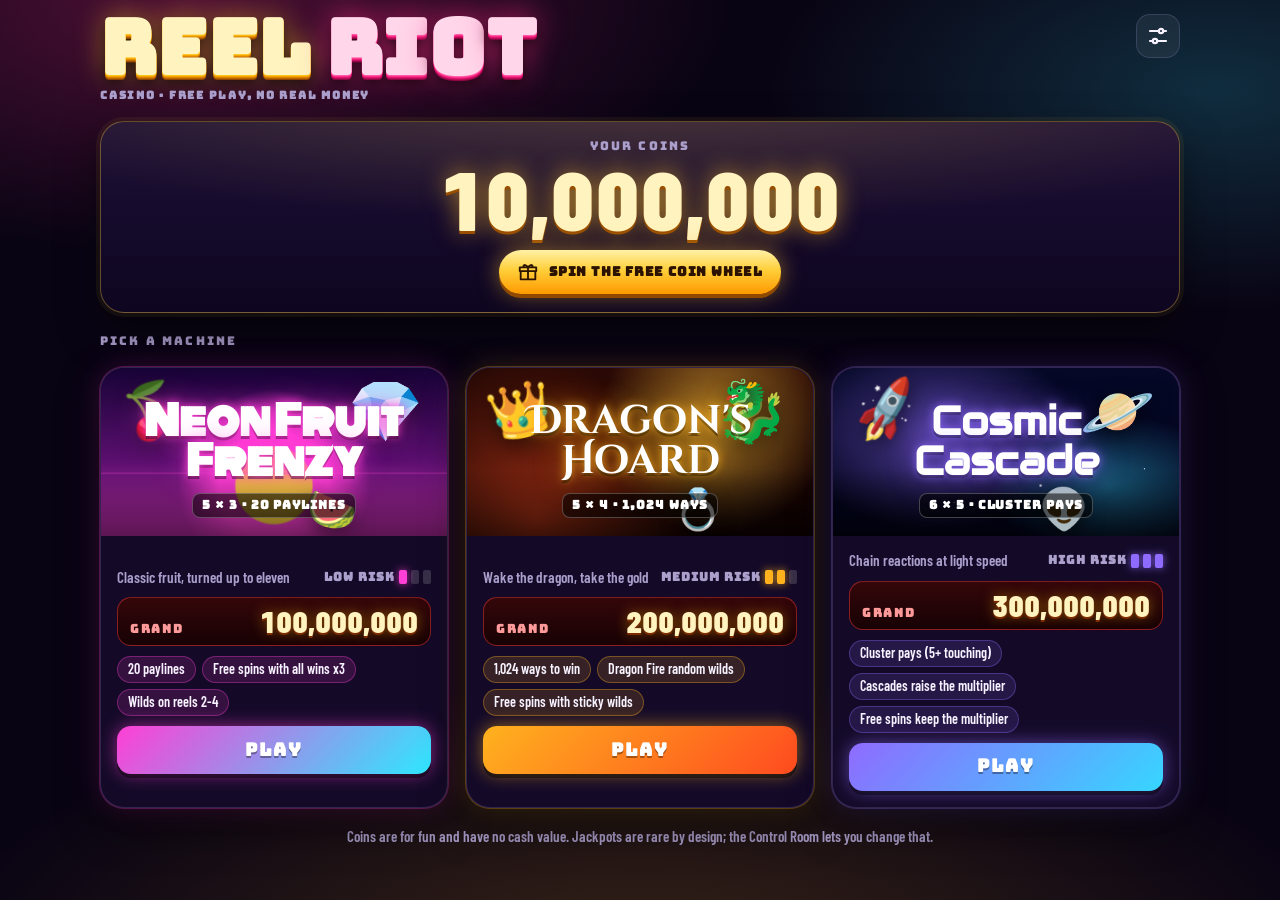
==== slot-machine/index.html @ 4a0ec782 "Add Reel Riot: a flashy three-machine slot game playable on phones A dependency-free web game in slo" ====
<!doctype html>
<html lang="en">
<head>
<meta charset="utf-8">
<title>Reel Riot Casino</title>
<meta name="viewport" content="width=device-width, initial-scale=1, viewport-fit=cover">
<meta name="theme-color" content="#090414">
<meta name="description" content="Three flashy slot machines with progressive jackpots. Free play, no real money.">
<meta name="mobile-web-app-capable" content="yes">
<meta name="apple-mobile-web-app-capable" content="yes">
<meta name="apple-mobile-web-app-status-bar-style" content="black-translucent">
<meta name="apple-mobile-web-app-title" content="Reel Riot">
<link rel="manifest" href="manifest.webmanifest">
<link rel="icon" href="icons/icon.svg" type="image/svg+xml">
<link rel="apple-touch-icon" href="icons/icon-192.png">
<!-- HEAD:START -->
<link rel="preconnect" href="https://fonts.googleapis.com">
<link rel="preconnect" href="https://fonts.gstatic.com" crossorigin>
<link rel="stylesheet" href="https://fonts.googleapis.com/css2?family=Audiowide&family=Barlow+Condensed:ital,wght@0,500;0,600;0,700;0,800;0,900;1,800;1,900&family=Bungee&family=Cinzel+Decorative:wght@700;900&family=Monoton&display=swap">
<!-- HEAD:END -->
<link rel="stylesheet" href="css/style.css">
<style>:root{padding-top:env(safe-area-inset-top,0px);padding-bottom:env(safe-area-inset-bottom,0px)}</style>
</head>
<body>
<!-- APP:START -->
<div id="app" class="app" data-machine="neon">
  <div class="sky" aria-hidden="true"></div>

  <main id="lobby" class="screen lobby" aria-label="Lobby">
    <header class="lobby-head">
      <div class="logo" aria-label="Reel Riot Casino">
        <span class="logo-line"><span class="logo-word">REEL</span><span class="logo-word logo-word-2">RI<span class="flicker">O</span>T</span></span>
        <span class="logo-sub">Casino &middot; free play, no real money</span>
      </div>
      <button type="button" class="icon-btn" id="btn-settings-lobby" aria-label="Open the Control Room">
        <svg viewBox="0 0 24 24" aria-hidden="true"><path d="M4 7h9M17 7h3M4 17h3M11 17h9"/><circle cx="15" cy="7" r="2.2"/><circle cx="9" cy="17" r="2.2"/></svg>
      </button>
    </header>

    <section class="wallet" aria-label="Your coins">
      <span class="wallet-label">Your coins</span>
      <span class="wallet-value fit" id="lobby-balance">10,000,000</span>
      <button type="button" class="bonus-btn" id="btn-bonus">
        <svg viewBox="0 0 24 24" aria-hidden="true"><path d="M4 11h16v9H4zM3 7h18v4H3zM12 7v13M12 7c-1.5-3-5-3.5-5-1.2C7 7 9 7 12 7zm0 0c1.5-3 5-3.5 5-1.2C17 7 15 7 12 7z"/></svg>
        <span id="bonus-text">Spin the free coin wheel</span>
      </button>
    </section>

    <h2 class="section-title">Pick a machine</h2>
    <div class="cabinets" id="cabinets"></div>
    <p class="lobby-foot" id="lobby-stats"></p>
  </main>

  <main id="machine" class="screen machine" hidden aria-label="Slot machine">
    <header class="topbar">
      <button type="button" id="btn-back" class="icon-btn" aria-label="Back to the lobby">
        <svg viewBox="0 0 24 24" aria-hidden="true"><path d="M15 5l-7 7 7 7"/></svg>
      </button>
      <div class="balance-pill">
        <span class="pill-label">Coins</span>
        <span class="pill-value fit" id="balance">0</span>
      </div>
      <button type="button" id="btn-sound" class="icon-btn" aria-label="Mute sound" aria-pressed="false">
        <svg viewBox="0 0 24 24" aria-hidden="true"><path class="spk" d="M4 9.5h3.5L12 6v12l-4.5-3.5H4z"/><path class="spk-on" d="M15.5 9.5a3.5 3.5 0 010 5M18 7a7 7 0 010 10"/><path class="spk-off" d="M16 9.5l5 5M21 9.5l-5 5"/></svg>
      </button>
      <button type="button" id="btn-settings" class="icon-btn" aria-label="Open the Control Room">
        <svg viewBox="0 0 24 24" aria-hidden="true"><path d="M4 7h9M17 7h3M4 17h3M11 17h9"/><circle cx="15" cy="7" r="2.2"/><circle cx="9" cy="17" r="2.2"/></svg>
      </button>
    </header>

    <section class="jackpots" aria-label="Progressive jackpots">
      <div class="jp jp-grand"><span class="jp-name">Grand</span><span class="jp-val fit" id="jp-grand">0</span></div>
      <div class="jp-row">
        <div class="jp jp-major"><span class="jp-name">Major</span><span class="jp-val fit" id="jp-major">0</span></div>
        <div class="jp jp-minor"><span class="jp-name">Minor</span><span class="jp-val fit" id="jp-minor">0</span></div>
        <div class="jp jp-mini"><span class="jp-name">Mini</span><span class="jp-val fit" id="jp-mini">0</span></div>
      </div>
    </section>

    <section class="stage-col">
      <div class="stage-head">
        <div class="title-row">
          <h1 class="m-name" id="m-name">Neon Fruit Frenzy</h1>
          <button type="button" id="btn-info" class="info-btn" aria-label="Paytable and rules">
            <svg viewBox="0 0 24 24" aria-hidden="true"><circle cx="12" cy="12" r="9"/><path d="M12 11v6M12 7.2v.1"/></svg>
          </button>
        </div>
        <div class="ladder" id="ladder" hidden></div>
        <div class="fs-banner" id="fs-banner" hidden>
          <span class="fs-label">Free spins</span>
          <span class="fs-count"><b id="fs-left">0</b> left</span>
          <span class="fs-extra" id="fs-extra"></span>
        </div>
      </div>
      <div class="stage" id="stage">
        <div class="cabinet" id="cabinet">
          <div class="bulbs" id="bulbs" aria-hidden="true"></div>
          <div class="reels-wrap" id="reels-wrap">
            <div class="reels" id="reels" aria-hidden="true"></div>
            <div class="sticky" id="sticky" aria-hidden="true"></div>
            <svg class="paylines" id="paylines" aria-hidden="true"></svg>
            <div class="reel-fx" id="reel-fx" aria-hidden="true"></div>
          </div>
        </div>
      </div>
    </section>

    <section class="controls">
      <div class="winbar" id="winbar">
        <span class="win-label" id="win-label">Win</span>
        <span class="win-value fit" id="win-value">0</span>
        <span class="win-msg" id="win-msg" role="status" aria-live="polite">Good luck!</span>
      </div>
      <div class="deck">
        <div class="bet">
          <div class="bet-box"><span class="bet-label">Bet</span><span class="bet-value fit" id="bet-value">100K</span></div>
          <button type="button" id="bet-down" class="bet-btn" aria-label="Lower the bet">&minus;</button>
          <button type="button" id="bet-up" class="bet-btn" aria-label="Raise the bet">+</button>
        </div>
        <button type="button" id="btn-spin" class="spin-btn" aria-label="Spin">
          <span class="spin-label" id="spin-label">Spin</span>
          <span class="spin-sub" id="spin-sub"></span>
        </button>
        <div class="side">
          <button type="button" id="btn-auto" class="side-btn" aria-haspopup="true" aria-expanded="false">
            <svg viewBox="0 0 24 24" aria-hidden="true"><path d="M5 12a7 7 0 0112-4.9M19 12a7 7 0 01-12 4.9"/><path d="M17.5 3.5v4h-4M6.5 20.5v-4h4"/></svg>
            <span id="auto-label">Auto</span>
          </button>
          <button type="button" id="btn-turbo" class="side-btn" aria-pressed="false">
            <svg viewBox="0 0 24 24" aria-hidden="true"><path d="M13 2.5L5 13.5h6l-1 8 8-11h-6z"/></svg>
            <span>Turbo</span>
          </button>
        </div>
      </div>
      <div class="auto-menu" id="auto-menu" hidden>
        <span class="auto-title">Auto spins</span>
        <button type="button" data-auto="10">10</button>
        <button type="button" data-auto="25">25</button>
        <button type="button" data-auto="50">50</button>
        <button type="button" data-auto="100">100</button>
        <button type="button" data-auto="Infinity" aria-label="Until stopped">&infin;</button>
      </div>
    </section>
  </main>

  <div class="overlay ov-bigwin" id="ov-bigwin" hidden>
    <div class="rays" aria-hidden="true"></div>
    <div class="bw-card">
      <div class="bw-title" id="bw-title">Big win</div>
      <div class="bw-amount fit" id="bw-amount">0</div>
      <div class="bw-x" id="bw-x"></div>
      <div class="bw-hint" id="bw-hint">Tap to continue</div>
    </div>
  </div>

  <div class="overlay ov-feature" id="ov-feature" hidden>
    <div class="rays rays-soft" aria-hidden="true"></div>
    <div class="feature-card">
      <div class="ft-kicker" id="ft-kicker">You won</div>
      <div class="ft-big fit" id="ft-big">10</div>
      <div class="ft-title" id="ft-title">Free spins</div>
      <div class="ft-sub" id="ft-sub"></div>
      <button type="button" class="btn-gold" id="ft-btn">Start</button>
    </div>
  </div>

  <div class="overlay ov-wheel" id="ov-wheel" hidden>
    <div class="wheel-card">
      <div class="wheel-title" id="wheel-title">Jackpot wheel</div>
      <div class="wheel-wrap">
        <canvas id="wheel" class="wheel-canvas" width="640" height="640"></canvas>
        <div class="wheel-pointer" id="wheel-pointer" aria-hidden="true"></div>
        <button type="button" class="wheel-hub" id="wheel-hub">Spin</button>
      </div>
      <div class="wheel-sub" id="wheel-sub">Tap SPIN to find your jackpot</div>
    </div>
  </div>

  <div class="modal" id="modal-settings" hidden role="dialog" aria-modal="true" aria-labelledby="settings-title">
    <div class="sheet">
      <header class="sheet-head">
        <h2 id="settings-title">Control Room</h2>
        <button type="button" class="icon-btn" data-close aria-label="Close the Control Room">
          <svg viewBox="0 0 24 24" aria-hidden="true"><path d="M6 6l12 12M18 6L6 18"/></svg>
        </button>
      </header>

      <section class="ctl" aria-labelledby="jp-freq-label">
        <div class="ctl-head">
          <label id="jp-freq-label" for="jp-freq">Jackpot frequency</label>
          <output id="jp-freq-out" for="jp-freq">&times;1 &middot; Normal</output>
        </div>
        <input type="range" id="jp-freq" min="-1.7" max="1.7" step="0.01" value="0">
        <div class="range-ends"><span>Rarer</span><button type="button" class="link-btn" id="jp-reset">Back to normal</button><span>More often</span></div>
        <div class="odds-tabs" id="odds-tabs" role="tablist" aria-label="Machine"></div>
        <table class="odds" id="odds-table">
          <thead><tr><th scope="col">Jackpot</th><th scope="col">Chance per spin</th><th scope="col">Worth now</th></tr></thead>
          <tbody id="odds-body"></tbody>
        </table>
        <p class="odds-foot" id="odds-foot"></p>
      </section>

      <section class="ctl" aria-labelledby="bal-label">
        <div class="ctl-head">
          <label id="bal-label" for="bal-input">Coins</label>
          <output id="bal-out" for="bal-input bal-slider">0</output>
        </div>
        <div class="bal-row">
          <input type="number" id="bal-input" inputmode="numeric" min="0" step="1" aria-describedby="bal-hint">
          <button type="button" class="btn-small" id="bal-set">Set coins</button>
        </div>
        <input type="range" id="bal-slider" min="0" max="12" step="0.01" value="7" aria-label="Coins, logarithmic scale">
        <div class="range-ends" id="bal-hint"><span>0</span><span>1 million</span><span>1 trillion</span></div>
        <div class="chips">
          <button type="button" data-add="1000000">+1M</button>
          <button type="button" data-add="100000000">+100M</button>
          <button type="button" data-add="10000000000">+10B</button>
          <button type="button" data-set="10000000">Reset to 10M</button>
        </div>
      </section>

      <section class="ctl toggles" aria-label="Options">
        <label class="tog"><input type="checkbox" id="opt-sound"><span>Sound effects</span></label>
        <label class="tog"><input type="checkbox" id="opt-music"><span>Music</span></label>
        <label class="tog"><input type="checkbox" id="opt-vibrate"><span>Vibration</span></label>
        <label class="tog"><input type="checkbox" id="opt-turbo"><span>Turbo spins</span></label>
      </section>

      <section class="ctl" aria-labelledby="stats-title">
        <div class="ctl-head">
          <h3 id="stats-title">Your stats</h3>
          <button type="button" class="link-btn" id="stats-reset">Reset stats</button>
        </div>
        <dl class="stats" id="stats"></dl>
      </section>

      <section class="ctl ctl-danger">
        <button type="button" class="btn-danger" id="reset-all">Reset everything</button>
        <p class="fine">Puts coins, jackpots, stats and settings back to the start.</p>
      </section>
    </div>
  </div>

  <div class="modal" id="modal-info" hidden role="dialog" aria-modal="true" aria-labelledby="info-title">
    <div class="sheet">
      <header class="sheet-head">
        <h2 id="info-title">Paytable</h2>
        <button type="button" class="icon-btn" data-close aria-label="Close the paytable">
          <svg viewBox="0 0 24 24" aria-hidden="true"><path d="M6 6l12 12M18 6L6 18"/></svg>
        </button>
      </header>
      <div id="info-body" class="info-body"></div>
    </div>
  </div>

  <div class="modal" id="modal-broke" hidden role="dialog" aria-modal="true" aria-labelledby="broke-title">
    <div class="sheet sheet-small">
      <h2 id="broke-title">Out of coins</h2>
      <p class="broke-text">The house had a good run. Grab a free top-up and keep spinning.</p>
      <button type="button" class="btn-gold" id="broke-collect">Collect 10,000,000</button>
      <button type="button" class="link-btn" id="broke-settings">Set coins in the Control Room</button>
    </div>
  </div>

  <div class="toast" id="toast" role="status" aria-live="polite"></div>
  <div class="flash" id="flash" aria-hidden="true"></div>
  <canvas class="fx" id="fx" aria-hidden="true"></canvas>
</div>
<!-- APP:END -->
<script src="js/engine.js"></script>
<script src="js/machines.js"></script>
<script src="js/audio.js"></script>
<script src="js/fx.js"></script>
<script src="js/app.js"></script>
</body>
</html>
---- slot-machine/css/style.css ----
/*
 * Reel Riot Casino
 * Layout: a casino cabinet on a phone. The lobby is a column of lit cabinets;
 * a machine is marquee + jackpot meters + a bulb-framed reel window + a
 * control deck, all in one non-scrolling screen.
 */
:root {
  /* palette: night-club violet black, casino gold, neon pink and cyan */
  --ink: #090414;
  --ink-2: #140a28;
  --ink-3: #22133f;
  --line: rgba(206, 182, 255, 0.16);
  --text: #f7f2ff;
  --text-dim: #ab9fcc;
  --gold: #ffcf3a;
  --gold-deep: #ff9900;
  --gold-pale: #fff3bf;
  --hot: #ff2e88;
  --cyan: #2ee8ff;
  --win: #4dff9a;
  --danger: #ff4d5e;
  --tier-mini: #42e682;
  --tier-minor: #33b5ff;
  --tier-major: #b867ff;
  --tier-grand: #ff3d3d;
  --shade: rgba(4, 1, 10, 0.72);

  /* type: marquee signage, condensed figures for the big numbers */
  --f-display: "Bungee", "Arial Black", Impact, system-ui, sans-serif;
  --f-num: "Barlow Condensed", "Roboto Condensed", "Arial Narrow", "Helvetica Neue", system-ui, sans-serif;
  --f-emoji: "Apple Color Emoji", "Segoe UI Emoji", "Noto Color Emoji", "Twemoji Mozilla", sans-serif;

  --gutter-l: max(16px, env(safe-area-inset-left, 0px));
  --gutter-r: max(16px, env(safe-area-inset-right, 0px));
  --frame-pad: 12px;
  color-scheme: dark;
}

/* ------------------------------------------------------------- base */

html {
  box-sizing: border-box;
  height: 100%;
  background: var(--ink);
}
*, *::before, *::after { box-sizing: inherit; }
body {
  height: 100%;
  margin: 0;
  overflow: hidden;
  background: var(--ink);
  color: var(--text);
  font-family: var(--f-num);
  font-weight: 600;
  font-size: 16px;
  line-height: 1.35;
  -webkit-tap-highlight-color: transparent;
  -webkit-user-select: none;
  user-select: none;
  touch-action: manipulation;
  overscroll-behavior: none;
  -webkit-font-smoothing: antialiased;
}
button {
  font: inherit;
  color: inherit;
  background: none;
  border: 0;
  padding: 0;
  cursor: pointer;
  touch-action: manipulation;
}
button:disabled { cursor: default; }
button:focus-visible, input:focus-visible, .cab:focus-visible {
  outline: 3px solid var(--cyan);
  outline-offset: 3px;
}
svg { display: block; }
h1, h2, h3, p { margin: 0; }
[hidden] { display: none !important; }

.fit {
  display: block;
  min-width: 0;
  max-width: 100%;
  white-space: nowrap;
  font-variant-numeric: tabular-nums;
}

.app {
  position: relative;
  height: 100%;
  overflow: hidden;
  isolation: isolate;
}

.sky {
  position: absolute;
  inset: 0;
  z-index: -1;
  background:
    radial-gradient(60% 40% at 15% 0%, rgba(255, 46, 136, 0.28), transparent 70%),
    radial-gradient(50% 35% at 95% 10%, rgba(46, 232, 255, 0.18), transparent 70%),
    radial-gradient(80% 50% at 50% 110%, rgba(255, 170, 30, 0.2), transparent 70%),
    var(--ink);
}

.screen {
  position: absolute;
  inset: 0;
  display: flex;
  flex-direction: column;
  padding-left: var(--gutter-l);
  padding-right: var(--gutter-r);
}

.icon-btn {
  width: 44px;
  height: 44px;
  flex: none;
  display: grid;
  place-items: center;
  border-radius: 14px;
  background: rgba(255, 255, 255, 0.06);
  border: 1px solid var(--line);
  color: var(--text);
  transition: transform 0.12s, background 0.2s;
}
.icon-btn svg {
  width: 24px;
  height: 24px;
  fill: none;
  stroke: currentColor;
  stroke-width: 2.2;
  stroke-linecap: round;
  stroke-linejoin: round;
}
.icon-btn:active { transform: scale(0.92); }
.icon-btn:disabled { opacity: 0.35; }

/* ------------------------------------------------------------- lobby */

.lobby {
  overflow-y: auto;
  -webkit-overflow-scrolling: touch;
  padding-block: 14px 32px;
  gap: 18px;
  align-items: center;
}
.lobby > * { width: min(100%, 1080px); }

.lobby-head {
  display: flex;
  align-items: flex-start;
  justify-content: space-between;
  gap: 12px;
}
.logo { display: grid; gap: 6px; min-width: 0; }
.logo-line {
  font-family: var(--f-display);
  font-size: clamp(40px, 13vw, 76px);
  line-height: 0.9;
  letter-spacing: 0.01em;
  display: flex;
  gap: 0.18em;
  flex-wrap: wrap;
}
.logo-word {
  color: var(--gold-pale);
  text-shadow:
    0 1px 0 #ffc21a, 0 2px 0 #f2a200, 0 3px 0 #d98200, 0 4px 0 #b86100,
    0 5px 0 #8f4500, 0 8px 14px rgba(0, 0, 0, 0.7), 0 0 28px rgba(255, 190, 40, 0.55);
}
.logo-word-2 {
  color: #ffd6ea;
  text-shadow:
    0 1px 0 #ff5aa6, 0 2px 0 #ff2e88, 0 3px 0 #e0156f, 0 4px 0 #b80c59,
    0 5px 0 #8a0743, 0 8px 14px rgba(0, 0, 0, 0.7), 0 0 30px rgba(255, 46, 136, 0.7);
}
.flicker { animation: flicker 5s infinite; }
@keyframes flicker {
  0%, 18%, 22%, 25%, 53%, 57%, 100% { opacity: 1; }
  20%, 24%, 55% { opacity: 0.35; }
}
.logo-sub {
  font-family: var(--f-display);
  font-size: 11px;
  letter-spacing: 0.16em;
  text-transform: uppercase;
  color: var(--text-dim);
}

.wallet {
  position: relative;
  display: grid;
  justify-items: center;
  gap: 4px;
  padding: 16px 16px 18px;
  border-radius: 24px;
  background:
    radial-gradient(120% 120% at 50% -20%, rgba(255, 207, 58, 0.22), transparent 60%),
    linear-gradient(180deg, #1d0f37, #0e0620);
  border: 1px solid rgba(255, 207, 58, 0.35);
  box-shadow: 0 0 0 4px rgba(255, 207, 58, 0.06), 0 18px 40px rgba(0, 0, 0, 0.5);
  text-align: center;
}
.wallet-label, .section-title {
  font-family: var(--f-display);
  font-size: 12px;
  letter-spacing: 0.18em;
  text-transform: uppercase;
  color: var(--text-dim);
  font-weight: 400;
}
.wallet-value {
  font-family: var(--f-num);
  font-weight: 900;
  font-size: clamp(44px, 14vw, 84px);
  line-height: 0.95;
  color: var(--gold-pale);
  text-shadow: 0 3px 0 #9a4f00, 0 0 24px rgba(255, 190, 40, 0.6);
}
.bonus-btn {
  margin-top: 8px;
  display: inline-flex;
  align-items: center;
  gap: 10px;
  min-height: 44px;
  padding: 8px 18px;
  border-radius: 999px;
  font-family: var(--f-display);
  font-size: 13px;
  letter-spacing: 0.06em;
  color: #2b1300;
  background: linear-gradient(180deg, #fff1a6, var(--gold) 45%, var(--gold-deep));
  box-shadow: 0 4px 0 #8f4a00, 0 0 22px rgba(255, 190, 40, 0.5);
  transition: transform 0.12s;
}
.bonus-btn svg {
  width: 22px;
  height: 22px;
  fill: none;
  stroke: currentColor;
  stroke-width: 2;
  stroke-linejoin: round;
}
.bonus-btn.ready { animation: pulse 1.4s ease-in-out infinite; }
.bonus-btn:active { transform: translateY(3px); box-shadow: 0 1px 0 #8f4a00; }
.bonus-btn.waiting {
  color: var(--text-dim);
  background: var(--ink-3);
  box-shadow: none;
  border: 1px solid var(--line);
}
@keyframes pulse {
  0%, 100% { scale: 1; }
  50% { scale: 1.05; }
}

.section-title { margin-top: 2px; }

.cabinets {
  display: grid;
  grid-template-columns: 1fr;
  gap: 18px;
}
@media (min-width: 760px) {
  .cabinets { grid-template-columns: repeat(3, minmax(0, 1fr)); }
}

.cab {
  position: relative;
  display: grid;
  border-radius: 24px;
  overflow: hidden;
  text-align: left;
  background: var(--ink-2);
  border: 1px solid var(--line);
  box-shadow: 0 0 0 1px rgba(var(--m-glow-rgb), 0.25), 0 0 30px rgba(var(--m-glow-rgb), 0.18), 0 18px 40px rgba(0, 0, 0, 0.55);
  transition: transform 0.18s;
}
.cab:active { transform: scale(0.98); }
.cab-art {
  position: relative;
  min-height: 168px;
  display: grid;
  align-content: center;
  justify-items: center;
  gap: 12px;
  padding: 18px 0 16px;
  overflow: hidden;
  background: var(--m-art);
}
.cab-art::after {
  content: "";
  position: absolute;
  inset: auto 0 0 0;
  height: 40%;
  background: linear-gradient(transparent, rgba(0, 0, 0, 0.55));
}
.cab-title {
  position: relative;
  z-index: 2;
  font-family: var(--m-title);
  font-size: clamp(28px, 8.4vw, 40px);
  line-height: 1;
  text-align: center;
  padding: 0 16px;
  color: #fff;
  text-shadow: 0 0 10px rgba(var(--m-glow-rgb), 0.9), 0 0 28px rgba(var(--m-glow-rgb), 0.6), 0 3px 0 rgba(0, 0, 0, 0.6);
  text-wrap: balance;
}
.cab-icons span {
  position: absolute;
  z-index: 1;
  font-family: var(--f-emoji);
  font-size: 52px;
  line-height: 1;
  filter: drop-shadow(0 6px 10px rgba(0, 0, 0, 0.5));
  animation: bob 4s ease-in-out infinite;
}
.cab-icons span:nth-child(1) { left: 6%; top: 10%; transform: rotate(-14deg); }
.cab-icons span:nth-child(2) { right: 7%; top: 8%; animation-delay: -1.3s; font-size: 60px; }
.cab-icons span:nth-child(3) { right: 26%; bottom: 4%; animation-delay: -2.6s; font-size: 40px; }
@keyframes bob {
  0%, 100% { translate: 0 0; }
  50% { translate: 0 -8px; }
}
.cab-grid {
  position: relative;
  z-index: 3;
  padding: 3px 9px;
  border-radius: 8px;
  font-family: var(--f-display);
  font-size: 12px;
  letter-spacing: 0.08em;
  color: #fff;
  background: rgba(0, 0, 0, 0.55);
  border: 1px solid rgba(255, 255, 255, 0.25);
}
.cab-body {
  display: grid;
  gap: 10px;
  padding: 14px 16px 16px;
}
.cab-row {
  display: flex;
  align-items: center;
  justify-content: space-between;
  gap: 10px;
}
.cab-meta {
  font-size: 15px;
  color: var(--text-dim);
}
.cab-vol {
  display: inline-flex;
  align-items: center;
  gap: 4px;
  font-size: 12px;
  font-family: var(--f-display);
  letter-spacing: 0.08em;
  color: var(--text-dim);
}
.cab-vol i {
  width: 8px;
  height: 14px;
  border-radius: 2px;
  background: rgba(255, 255, 255, 0.15);
}
.cab-vol i.on { background: rgb(var(--m-glow-rgb)); box-shadow: 0 0 8px rgba(var(--m-glow-rgb), 0.8); }
.cab-grand {
  display: grid;
  grid-template-columns: auto minmax(0, 1fr);
  align-items: baseline;
  gap: 10px;
  padding: 8px 12px;
  border-radius: 14px;
  background: linear-gradient(180deg, #34070a, #170204);
  border: 1px solid rgba(255, 61, 61, 0.45);
}
.cab-grand-label {
  font-family: var(--f-display);
  font-size: 12px;
  letter-spacing: 0.14em;
  color: #ff9a9a;
}
.cab-grand-val {
  font-weight: 900;
  font-size: 30px;
  line-height: 1;
  text-align: right;
  color: var(--gold-pale);
  text-shadow: 0 2px 0 #7a2b00, 0 0 14px rgba(255, 170, 0, 0.5);
}
.cab-feats {
  display: flex;
  flex-wrap: wrap;
  gap: 6px;
}
.cab-feats span {
  padding: 3px 10px;
  border-radius: 999px;
  font-size: 14px;
  color: var(--text);
  background: rgba(var(--m-glow-rgb), 0.14);
  border: 1px solid rgba(var(--m-glow-rgb), 0.35);
}
.cab-play {
  justify-self: stretch;
  display: grid;
  place-items: center;
  min-height: 48px;
  border-radius: 14px;
  font-family: var(--f-display);
  font-size: 18px;
  letter-spacing: 0.1em;
  color: #fff;
  background: linear-gradient(135deg, var(--m-glow), var(--m-glow2));
  box-shadow: 0 4px 0 rgba(0, 0, 0, 0.45), 0 0 18px rgba(var(--m-glow-rgb), 0.55);
  text-shadow: 0 2px 0 rgba(0, 0, 0, 0.35);
}
.cab-pending {
  position: absolute;
  z-index: 4;
  top: 12px;
  left: 12px;
  padding: 4px 10px;
  border-radius: 8px;
  font-family: var(--f-display);
  font-size: 11px;
  letter-spacing: 0.08em;
  color: #2b1300;
  background: var(--gold);
  animation: pulse 1.2s ease-in-out infinite;
}
.lobby-foot {
  text-align: center;
  font-size: 15px;
  color: var(--text-dim);
  text-wrap: balance;
}

/* -------------------------------------------------------------- themes */

[data-machine="neon"] {
  --m-bg1: #0d0221;
  --m-bg2: #3b0a63;
  --m-glow: #ff3fd5;
  --m-glow-rgb: 255, 63, 213;
  --m-glow2: #2ee8ff;
  --m-glow2-rgb: 46, 232, 255;
  --m-frame1: #ff3fd5;
  --m-frame2: #2ee8ff;
  --m-reel: #0b0418;
  --m-reel2: #1e0b38;
  --m-title: "Monoton", "Bungee", var(--f-display);
  --m-wild: linear-gradient(135deg, #ff3fd5, #7a3cff 55%, #2ee8ff);
  --m-art:
    linear-gradient(transparent 62%, rgba(255, 63, 213, 0.35) 62.5%, transparent 63.5%) 0 0 / 100% 100%,
    radial-gradient(circle at 50% 70%, #ffd23f 0 18%, #ff3fd5 19% 26%, transparent 46%),
    linear-gradient(180deg, #170336 0%, #5a0f6e 55%, #ff3fd5 120%);
}
[data-machine="dragon"] {
  --m-bg1: #140302;
  --m-bg2: #4d1407;
  --m-glow: #ffb21e;
  --m-glow-rgb: 255, 178, 30;
  --m-glow2: #ff4b1f;
  --m-glow2-rgb: 255, 75, 31;
  --m-frame1: #ffe08a;
  --m-frame2: #a85a0c;
  --m-reel: #150604;
  --m-reel2: #2e1008;
  --m-title: "Cinzel Decorative", Georgia, "Times New Roman", serif;
  --m-wild: linear-gradient(135deg, #fff08a, #ffb21e 40%, #ff4b1f 75%, #a81d00);
  --m-art:
    radial-gradient(circle at 72% 30%, rgba(255, 196, 60, 0.6), transparent 42%),
    radial-gradient(circle at 20% 90%, rgba(255, 75, 31, 0.55), transparent 50%),
    linear-gradient(180deg, #2a0905, #120302);
}
[data-machine="cosmic"] {
  --m-bg1: #02031a;
  --m-bg2: #13246b;
  --m-glow: #8f6bff;
  --m-glow-rgb: 143, 107, 255;
  --m-glow2: #36d6ff;
  --m-glow2-rgb: 54, 214, 255;
  --m-frame1: #b39bff;
  --m-frame2: #36d6ff;
  --m-reel: #040720;
  --m-reel2: #0d153e;
  --m-title: "Audiowide", "Bungee", var(--f-display);
  --m-wild: linear-gradient(135deg, #ffffff, #b39bff 35%, #6a3dff 65%, #36d6ff);
  --m-art:
    radial-gradient(1.5px 1.5px at 20% 30%, #fff, transparent),
    radial-gradient(1.5px 1.5px at 80% 20%, #fff, transparent),
    radial-gradient(2px 2px at 60% 70%, #fff, transparent),
    radial-gradient(1px 1px at 35% 80%, #fff, transparent),
    radial-gradient(1px 1px at 90% 60%, #fff, transparent),
    radial-gradient(60% 80% at 30% 40%, rgba(143, 107, 255, 0.55), transparent 70%),
    radial-gradient(50% 60% at 80% 70%, rgba(54, 214, 255, 0.4), transparent 70%),
    linear-gradient(180deg, #050826, #02031a);
}

/* ------------------------------------------------------------ machine */

.machine {
  --cell: 60px;
  --cw: 60px;
  --ch: 60px;
  --gap: 4px;
  padding-block: 6px 8px;
  gap: 6px;
  align-items: center;
  background:
    radial-gradient(120% 60% at 50% 0%, var(--m-bg2), var(--m-bg1) 62%, #000 120%);
  transition: background 0.6s;
}
.machine > * { width: min(100%, 760px); }
.machine::before {
  content: "";
  position: absolute;
  inset: 0;
  z-index: -1;
  pointer-events: none;
  opacity: 0.55;
}
[data-machine="neon"] .machine::before {
  top: 58%;
  background:
    linear-gradient(transparent 0 92%, rgba(255, 63, 213, 0.55) 92%) 0 0 / 100% 34px,
    linear-gradient(90deg, transparent 0 94%, rgba(46, 232, 255, 0.45) 94%) 50% 0 / 44px 100%;
  transform: perspective(260px) rotateX(58deg);
  transform-origin: 50% 0;
  -webkit-mask-image: linear-gradient(transparent, #000 40%);
  mask-image: linear-gradient(transparent, #000 40%);
}
[data-machine="dragon"] .machine::before {
  background:
    radial-gradient(3px 3px at 12% 80%, rgba(255, 170, 40, 0.9), transparent),
    radial-gradient(2px 2px at 30% 60%, rgba(255, 120, 30, 0.9), transparent),
    radial-gradient(3px 3px at 70% 85%, rgba(255, 200, 80, 0.9), transparent),
    radial-gradient(2px 2px at 88% 55%, rgba(255, 140, 40, 0.9), transparent),
    radial-gradient(2px 2px at 52% 92%, rgba(255, 210, 90, 0.9), transparent);
  background-size: 100% 50%;
  animation: embers 9s linear infinite;
}
@keyframes embers {
  from { transform: translateY(0); }
  to { transform: translateY(-50%); }
}
[data-machine="cosmic"] .machine::before {
  background:
    radial-gradient(1.5px 1.5px at 10% 20%, #fff, transparent),
    radial-gradient(1px 1px at 25% 70%, #fff, transparent),
    radial-gradient(1.5px 1.5px at 45% 35%, #cfe8ff, transparent),
    radial-gradient(1px 1px at 65% 85%, #fff, transparent),
    radial-gradient(2px 2px at 80% 15%, #fff, transparent),
    radial-gradient(1px 1px at 92% 50%, #cfe8ff, transparent);
  background-size: 260px 260px;
  animation: twinkle 4s ease-in-out infinite alternate;
}
@keyframes twinkle {
  from { opacity: 0.35; }
  to { opacity: 0.75; }
}
.machine.in-fs {
  background: radial-gradient(120% 70% at 50% 0%, rgba(var(--m-glow-rgb), 0.6), var(--m-bg1) 65%, #000 120%);
}

.topbar {
  display: grid;
  grid-template-columns: auto minmax(0, 1fr) auto auto;
  align-items: center;
  gap: 8px;
}
.balance-pill {
  justify-self: center;
  display: grid;
  justify-items: center;
  min-width: 0;
  max-width: 100%;
  padding: 3px 18px 4px;
  border-radius: 999px;
  background: linear-gradient(180deg, #1f1038, #0b0518);
  border: 1px solid rgba(255, 207, 58, 0.4);
  box-shadow: inset 0 0 12px rgba(255, 207, 58, 0.12);
}
.pill-label {
  font-family: var(--f-display);
  font-size: 10px;
  letter-spacing: 0.2em;
  text-transform: uppercase;
  color: var(--text-dim);
}
.pill-value {
  font-weight: 900;
  font-size: 27px;
  line-height: 1;
  color: var(--gold-pale);
  text-shadow: 0 0 12px rgba(255, 190, 40, 0.5);
}
#btn-sound .spk-off { display: none; }
#btn-sound[aria-pressed="true"] .spk-on { display: none; }
#btn-sound[aria-pressed="true"] .spk-off { display: inline; }

/* jackpot meters */
.jackpots { display: grid; gap: 5px; }
.jp {
  position: relative;
  display: grid;
  justify-items: center;
  min-width: 0;
  overflow: hidden;
  border-radius: 12px;
  padding: 2px 8px 4px;
  text-align: center;
  background: linear-gradient(180deg, rgba(var(--jp-rgb), 0.35), rgba(var(--jp-rgb), 0.08));
  border: 1px solid rgba(var(--jp-rgb), 0.7);
  box-shadow: inset 0 0 14px rgba(var(--jp-rgb), 0.25);
}
.jp-name {
  font-family: var(--f-display);
  font-size: 10px;
  letter-spacing: 0.2em;
  text-transform: uppercase;
  color: rgb(var(--jp-rgb));
  filter: brightness(1.4);
}
.jp-val {
  font-weight: 800;
  font-size: 19px;
  line-height: 1.05;
  color: #fff;
}
.jp-grand {
  --jp-rgb: 255, 61, 61;
  padding: 3px 10px 6px;
  border-width: 2px;
  background:
    linear-gradient(180deg, rgba(255, 61, 61, 0.42), rgba(60, 0, 0, 0.6));
}
.jp-grand::after {
  content: "";
  position: absolute;
  inset: 0;
  background: linear-gradient(100deg, transparent 35%, rgba(255, 255, 255, 0.35) 50%, transparent 65%);
  transform: translateX(-120%);
  animation: shine 4.5s ease-in-out infinite;
  pointer-events: none;
}
@keyframes shine {
  0%, 60% { transform: translateX(-120%); }
  100% { transform: translateX(120%); }
}
.jp-grand .jp-val {
  font-weight: 900;
  font-size: clamp(30px, 10vw, 54px);
  line-height: 0.95;
  color: var(--gold-pale);
  text-shadow: 0 3px 0 #7a1600, 0 0 18px rgba(255, 150, 0, 0.75);
}
.jp-row {
  display: grid;
  grid-template-columns: repeat(3, minmax(0, 1fr));
  gap: 5px;
}
.jp-major { --jp-rgb: 184, 103, 255; }
.jp-minor { --jp-rgb: 51, 181, 255; }
.jp-mini { --jp-rgb: 66, 230, 130; }
.jp.hit { animation: jpHit 0.5s ease-in-out 6; }
@keyframes jpHit {
  50% { background: rgba(var(--jp-rgb), 0.9); }
}

/* stage */
.stage-col {
  flex: 1 1 0;
  min-height: 0;
  display: flex;
  flex-direction: column;
  gap: 4px;
}
.stage-head {
  display: grid;
  justify-items: center;
  gap: 4px;
}
.title-row {
  position: relative;
  width: 100%;
  min-height: 36px;
  display: grid;
  place-items: center;
  padding-inline: 46px;
}
.info-btn {
  position: absolute;
  right: 0;
  top: 50%;
  width: 36px;
  height: 36px;
  margin-top: -18px;
  display: grid;
  place-items: center;
  border-radius: 50%;
  color: var(--text);
  background: rgba(255, 255, 255, 0.07);
  border: 1px solid var(--line);
}
.info-btn svg {
  width: 20px;
  height: 20px;
  fill: none;
  stroke: currentColor;
  stroke-width: 2.2;
  stroke-linecap: round;
}
.info-btn:active { transform: scale(0.92); }
.m-name {
  font-family: var(--m-title);
  font-weight: 900;
  font-size: clamp(18px, 5.6vw, 30px);
  line-height: 1.05;
  text-align: center;
  color: #fff;
  text-shadow: 0 0 8px rgba(var(--m-glow-rgb), 0.95), 0 0 22px rgba(var(--m-glow-rgb), 0.6);
  text-wrap: balance;
}
.ladder {
  display: flex;
  justify-content: center;
  flex-wrap: wrap;
  gap: 4px;
}
.lad {
  min-width: 40px;
  padding: 1px 8px;
  border-radius: 8px;
  text-align: center;
  font-weight: 800;
  font-size: 17px;
  color: var(--text-dim);
  background: rgba(255, 255, 255, 0.06);
  border: 1px solid var(--line);
  transition: transform 0.2s, background 0.2s, color 0.2s;
}
.lad.on {
  color: #fff;
  background: linear-gradient(135deg, var(--m-glow), var(--m-glow2));
  border-color: transparent;
  box-shadow: 0 0 14px rgba(var(--m-glow-rgb), 0.8);
  transform: scale(1.12);
}
.lad.pop { animation: ladPop 0.45s ease-out; }
@keyframes ladPop {
  40% { transform: scale(1.45); }
}
.lad-fs {
  font-size: 22px;
  padding: 0 16px;
}
.fs-banner {
  display: flex;
  align-items: baseline;
  justify-content: center;
  flex-wrap: wrap;
  gap: 4px 12px;
  padding: 3px 14px;
  border-radius: 12px;
  background: linear-gradient(135deg, rgba(var(--m-glow-rgb), 0.5), rgba(var(--m-glow2-rgb), 0.35));
  border: 1px solid rgba(255, 255, 255, 0.35);
  box-shadow: 0 0 20px rgba(var(--m-glow-rgb), 0.5);
}
.fs-label, .fs-extra {
  font-family: var(--f-display);
  font-size: 13px;
  letter-spacing: 0.08em;
  text-transform: uppercase;
}
.fs-count { font-size: 18px; }
.fs-count b { font-weight: 900; font-size: 26px; color: var(--gold-pale); }
.fs-extra { color: var(--gold-pale); }
.fs-banner.bump { animation: ladPop 0.5s ease-out; }

.stage {
  position: relative;
  flex: 1 1 0;
  min-height: 0;
  display: grid;
  place-items: center;
}
.cabinet {
  position: relative;
  padding: var(--frame-pad);
  border-radius: 22px;
  background: linear-gradient(145deg, var(--m-frame1), var(--m-frame2));
  box-shadow:
    0 0 0 2px rgba(0, 0, 0, 0.6),
    0 0 26px rgba(var(--m-glow-rgb), 0.55),
    0 0 60px rgba(var(--m-glow2-rgb), 0.25);
}
.cabinet::before {
  content: "";
  position: absolute;
  inset: 5px;
  border-radius: 18px;
  background: #07030f;
  box-shadow: inset 0 0 0 1px rgba(255, 255, 255, 0.12);
}
.bulbs {
  position: absolute;
  inset: 0;
  pointer-events: none;
  z-index: 1;
}
.bulbs i {
  position: absolute;
  width: 6px;
  height: 6px;
  margin: -3px 0 0 -3px;
  border-radius: 50%;
  background: #4a3a1a;
  animation: bulb 1.2s steps(1) infinite;
  animation-delay: calc(var(--p) * -0.4s);
}
@keyframes bulb {
  0% { background: #fff6c7; box-shadow: 0 0 6px 2px rgba(255, 220, 120, 0.9); }
  33.3% { background: #6b5320; box-shadow: none; }
}
.cabinet.party .bulbs i { animation-duration: 0.36s; animation-delay: calc(var(--p) * -0.12s); }
.machine.in-fs .bulbs i { animation-duration: 0.6s; animation-delay: calc(var(--p) * -0.2s); }

.reels-wrap {
  position: relative;
  z-index: 2;
}
.reels {
  position: relative;
  display: grid;
  grid-template-columns: repeat(var(--R, 5), var(--cw));
  column-gap: var(--gap);
  border-radius: 12px;
  overflow: hidden;
  background: linear-gradient(180deg, var(--m-reel2), var(--m-reel));
}
.reel {
  position: relative;
  width: var(--cw);
  height: calc(var(--ch) * var(--H, 3));
  overflow: hidden;
  background: linear-gradient(180deg, rgba(255, 255, 255, 0.07), rgba(255, 255, 255, 0.02) 30%, rgba(255, 255, 255, 0.02) 70%, rgba(255, 255, 255, 0.06));
}
.reel::after {
  content: "";
  position: absolute;
  inset: 0;
  z-index: 2;
  pointer-events: none;
  background: linear-gradient(180deg, rgba(0, 0, 0, 0.5), transparent 16%, transparent 84%, rgba(0, 0, 0, 0.5));
}
.reel.anticipate::after {
  box-shadow: inset 0 0 0 3px var(--gold), inset 0 0 22px rgba(255, 207, 58, 0.8);
  animation: antic 0.35s ease-in-out infinite alternate;
}
@keyframes antic {
  to { box-shadow: inset 0 0 0 3px #fff, inset 0 0 34px rgba(255, 230, 140, 1); }
}
.strip {
  position: absolute;
  left: 0;
  top: 0;
  width: 100%;
  will-change: transform;
}
.strip.blur { filter: blur(1.4px) brightness(1.08); }
.strip.moving .g { animation: none !important; }
.strip.moving .g-scatter::before { animation: none; }

/* cells and symbols */
.cell {
  position: relative;
  width: var(--cw, var(--cell));
  height: var(--ch, var(--cell));
  display: grid;
  place-items: center;
  transition: opacity 0.25s, filter 0.25s;
}
.tile {
  position: absolute;
  inset: max(2px, calc(var(--cell) * 0.045));
  border-radius: 22%;
  background: radial-gradient(circle at 50% 38%, rgba(var(--c), 0.34), rgba(var(--c), 0.07) 62%, transparent 76%);
  box-shadow: inset 0 0 0 1px rgba(var(--c), 0.22);
}
.g {
  position: relative;
  z-index: 1;
  display: grid;
  place-items: center;
  line-height: 1;
}
.g-e {
  font-family: var(--f-emoji);
  font-size: calc(var(--cell) * 0.6);
  font-weight: 400;
}
.g-text {
  font-family: var(--f-display);
  font-weight: 400;
}
.g-seven {
  font-size: calc(var(--cell) * 0.74);
  background: linear-gradient(180deg, #fff3b0 0%, #ff6b8a 32%, #ff1744 56%, #8a0019 100%);
  -webkit-background-clip: text;
  background-clip: text;
  color: transparent;
  -webkit-text-stroke: max(1px, calc(var(--cell) * 0.022)) #ffd34d;
  filter: drop-shadow(0 0 calc(var(--cell) * 0.08) rgba(255, 40, 80, 0.75));
}
.g-wild {
  font-family: var(--f-display);
  font-size: calc(var(--cell) * 0.24);
  letter-spacing: 0.02em;
  padding: 0.32em 0.36em 0.26em;
  border-radius: 0.32em;
  color: #fff;
  background: var(--m-wild);
  text-shadow: 0 2px 0 rgba(0, 0, 0, 0.4);
  box-shadow: 0 0 calc(var(--cell) * 0.2) rgba(var(--m-glow-rgb), 0.85), inset 0 0 0 2px rgba(255, 255, 255, 0.6);
  transform: rotate(-8deg);
}
.g-scatter {
  width: 100%;
  height: 100%;
}
.g-scatter::before {
  content: "";
  position: absolute;
  inset: 4%;
  border-radius: 50%;
  background: repeating-conic-gradient(rgba(var(--c), 0.6) 0 10deg, transparent 10deg 30deg);
  -webkit-mask-image: radial-gradient(circle, #000 25%, transparent 70%);
  mask-image: radial-gradient(circle, #000 25%, transparent 70%);
  animation: spin 7s linear infinite;
}
.g-scatter .g-e { font-size: calc(var(--cell) * 0.56); }
.g-tag {
  position: absolute;
  bottom: 6%;
  left: 50%;
  transform: translateX(-50%);
  padding: 0.1em 0.4em;
  border-radius: 0.3em;
  font-family: var(--f-display);
  font-size: calc(var(--cell) * 0.13);
  letter-spacing: 0.04em;
  color: #1b0d00;
  background: rgb(var(--c));
  box-shadow: 0 0 8px rgba(var(--c), 0.8);
}
.g-coin {
  width: 78%;
  aspect-ratio: 1;
  border-radius: 50%;
  background: radial-gradient(circle at 34% 28%, #fffbe0 0 7%, #ffe066 24%, #f0a000 66%, #9c5a00 100%);
  box-shadow:
    inset 0 0 0 max(1px, calc(var(--cell) * 0.025)) #fff0a8,
    inset 0 0 0 max(3px, calc(var(--cell) * 0.07)) #c47a00,
    0 0 calc(var(--cell) * 0.22) rgba(255, 190, 40, 0.75);
  align-content: center;
  overflow: hidden;
}
.g-coin b {
  font-family: var(--f-display);
  font-weight: 400;
  font-size: calc(var(--cell) * 0.15);
  line-height: 0.95;
  color: #6b3000;
  text-shadow: 0 1px 0 rgba(255, 255, 255, 0.6);
}
.g-coin::after {
  content: "";
  position: absolute;
  inset: 0;
  background: linear-gradient(120deg, transparent 30%, rgba(255, 255, 255, 0.7) 45%, transparent 60%);
  transform: translateX(-100%);
  animation: coinShine 2.4s ease-in-out infinite;
}
@keyframes coinShine {
  0%, 55% { transform: translateX(-100%); }
  100% { transform: translateX(100%); }
}
@keyframes spin { to { transform: rotate(360deg); } }

.reels.dim .cell { opacity: 0.3; filter: saturate(0.5); }
.reels.dim .cell.win { opacity: 1; filter: none; }
.cell.win { z-index: 2; }
.cell.win .tile {
  background: radial-gradient(circle at 50% 40%, rgba(var(--c), 0.65), rgba(var(--c), 0.2) 70%);
  box-shadow: inset 0 0 0 2px rgba(var(--c), 1), 0 0 18px rgba(var(--c), 0.85);
}
.cell.win .g { animation: winPop 0.8s ease-in-out infinite; }
@keyframes winPop {
  0%, 100% { transform: scale(1); }
  50% { transform: scale(1.16); }
}
.cell.win .g-wild { animation: wildPop 0.8s ease-in-out infinite; }
@keyframes wildPop {
  0%, 100% { transform: rotate(-8deg) scale(1); }
  50% { transform: rotate(-8deg) scale(1.16); }
}
.cell.landed .g { animation: land 0.6s cubic-bezier(0.2, 1.8, 0.4, 1); }
@keyframes land {
  0% { transform: scale(0.6); filter: brightness(2.2); }
  100% { transform: scale(1); filter: none; }
}
.cell.ignite .g { animation: ignite 0.6s ease-out; }
@keyframes ignite {
  0% { transform: rotate(-8deg) scale(0.2); filter: brightness(3); }
  60% { transform: rotate(-8deg) scale(1.3); }
  100% { transform: rotate(-8deg) scale(1); filter: none; }
}
.cell.pop .g { animation: popOut 0.28s ease-in forwards; }
.cell.pop .tile { opacity: 0; transition: opacity 0.2s; }
@keyframes popOut {
  0% { transform: scale(1.2); filter: brightness(2); }
  100% { transform: scale(0); opacity: 0; }
}

.sticky {
  position: absolute;
  inset: 0;
  z-index: 3;
  pointer-events: none;
}
.sticky .cell {
  position: absolute;
  border-radius: 14px;
}
.sticky .cell .tile {
  background: radial-gradient(circle at 50% 40%, rgba(255, 140, 30, 0.6), rgba(120, 20, 0, 0.6));
  box-shadow: inset 0 0 0 2px #ffd36a, 0 0 14px rgba(255, 140, 30, 0.9);
}
.sticky .cell.lock .g { animation: lockIn 0.5s cubic-bezier(0.2, 1.8, 0.4, 1); }
@keyframes lockIn {
  0% { transform: rotate(-8deg) scale(1.8); filter: brightness(2.5); }
  100% { transform: rotate(-8deg) scale(1); }
}

.paylines {
  position: absolute;
  inset: 0;
  width: 100%;
  height: 100%;
  z-index: 4;
  pointer-events: none;
  overflow: visible;
}
.pl {
  fill: none;
  stroke: var(--lc);
  stroke-width: max(3px, calc(var(--cell) * 0.06));
  stroke-linecap: round;
  stroke-linejoin: round;
  stroke-dasharray: 100;
  stroke-dashoffset: 100;
  filter: drop-shadow(0 0 4px var(--lc)) drop-shadow(0 0 1px #fff);
  animation: drawLine 0.45s ease-out forwards;
}
@keyframes drawLine { to { stroke-dashoffset: 0; } }

.reel-fx {
  position: absolute;
  inset: 0;
  z-index: 5;
  pointer-events: none;
  overflow: hidden;
  border-radius: 12px;
}
.float-win {
  position: absolute;
  transform: translate(-50%, -50%);
  font-weight: 900;
  font-size: max(18px, calc(var(--cell) * 0.42));
  line-height: 1;
  white-space: nowrap;
  color: #fff;
  -webkit-text-stroke: 1px rgba(0, 0, 0, 0.7);
  paint-order: stroke fill;
  text-shadow: 0 0 3px #000, 0 0 12px rgb(var(--c)), 0 3px 0 #000;
  animation: floatUp 1.2s ease-out forwards;
}
@keyframes floatUp {
  0% { opacity: 0; transform: translate(-50%, -20%) scale(0.6); }
  20% { opacity: 1; transform: translate(-50%, -50%) scale(1.15); }
  100% { opacity: 0; transform: translate(-50%, -140%) scale(1); }
}
.fire-sweep {
  position: absolute;
  inset: -20% -60%;
  background: linear-gradient(100deg, transparent 32%, rgba(255, 90, 0, 0.55) 42%, rgba(255, 220, 120, 0.9) 50%, rgba(255, 70, 0, 0.6) 58%, transparent 68%);
  mix-blend-mode: screen;
  animation: sweep 1s ease-in-out forwards;
}
@keyframes sweep {
  from { transform: translateX(-60%); }
  to { transform: translateX(60%); }
}
.cabinet.on-fire {
  box-shadow: 0 0 0 2px rgba(0, 0, 0, 0.6), 0 0 40px rgba(255, 110, 20, 0.95), 0 0 90px rgba(255, 60, 0, 0.6);
}
.jackpot-banner {
  position: absolute;
  left: 50%;
  top: 50%;
  transform: translate(-50%, -50%);
  padding: 0.2em 0.6em;
  border-radius: 0.3em;
  font-family: var(--f-display);
  font-size: max(22px, calc(var(--cell) * 0.55));
  white-space: nowrap;
  color: #2b1300;
  background: linear-gradient(180deg, #fff1a6, var(--gold) 45%, var(--gold-deep));
  box-shadow: 0 0 30px rgba(255, 190, 40, 0.9);
  animation: bannerIn 0.6s cubic-bezier(0.2, 1.6, 0.4, 1);
}
@keyframes bannerIn {
  from { transform: translate(-50%, -50%) scale(0.2) rotate(-10deg); }
}

/* controls */
.controls {
  position: relative;
  display: grid;
  gap: 6px;
}
.winbar {
  position: relative;
  display: grid;
  justify-items: center;
  align-content: center;
  height: 78px;
  padding: 0 8px;
  text-align: center;
}
.win-label {
  font-family: var(--f-display);
  font-size: 10px;
  letter-spacing: 0.24em;
  text-transform: uppercase;
  color: var(--text-dim);
}
.win-value {
  font-weight: 900;
  font-size: clamp(30px, 9.5vw, 50px);
  line-height: 0.95;
  color: var(--win);
  text-shadow: 0 0 16px rgba(77, 255, 154, 0.55), 0 3px 0 #04381c;
}
.win-msg {
  max-width: 100%;
  overflow: hidden;
  white-space: nowrap;
  text-overflow: ellipsis;
  font-family: var(--f-display);
  font-size: 13px;
  letter-spacing: 0.05em;
  color: var(--text);
}
.winbar:not(.has-win) .win-label, .winbar:not(.has-win) .win-value { display: none; }
.winbar.has-win .win-msg { font-size: 12px; color: var(--text-dim); }
.win-msg.hot { color: var(--gold-pale); text-shadow: 0 0 12px rgba(255, 190, 40, 0.7); font-size: 15px; }

.deck {
  display: grid;
  grid-template-columns: minmax(0, 1fr) auto minmax(0, 1fr);
  align-items: center;
  gap: 14px;
}
.bet {
  justify-self: start;
  width: min(100%, 132px);
  display: grid;
  grid-template-columns: 1fr 1fr;
  gap: 5px;
  padding: 5px;
  border-radius: 16px;
  background: rgba(0, 0, 0, 0.35);
  border: 1px solid var(--line);
}
.bet-btn {
  height: 40px;
  border-radius: 12px;
  font-family: var(--f-display);
  font-size: 24px;
  line-height: 1;
  color: #fff;
  background: linear-gradient(180deg, rgba(var(--m-glow-rgb), 0.55), rgba(var(--m-glow-rgb), 0.2));
  border: 1px solid rgba(var(--m-glow-rgb), 0.6);
  transition: transform 0.1s;
}
.bet-btn:active { transform: scale(0.9); }
.bet-btn:disabled { opacity: 0.3; }
.bet-box { grid-column: 1 / -1; display: grid; justify-items: center; min-width: 0; }
.bet-label {
  font-family: var(--f-display);
  font-size: 10px;
  letter-spacing: 0.2em;
  text-transform: uppercase;
  color: var(--text-dim);
}
.bet-value {
  font-weight: 900;
  font-size: 22px;
  line-height: 1;
  color: var(--gold-pale);
  font-variant-numeric: tabular-nums;
}

.spin-btn {
  position: relative;
  width: 96px;
  height: 96px;
  border-radius: 50%;
  display: grid;
  place-items: center;
  align-content: center;
  color: #fff;
  background:
    radial-gradient(circle at 50% 30%, rgba(255, 255, 255, 0.55), transparent 42%),
    radial-gradient(circle at 50% 60%, var(--m-glow), var(--m-glow2) 120%);
  box-shadow:
    0 0 0 5px rgba(0, 0, 0, 0.55),
    0 0 0 8px rgba(255, 207, 58, 0.85),
    0 6px 0 8px #6b3a00,
    0 0 34px 10px rgba(var(--m-glow-rgb), 0.55);
  transition: transform 0.1s;
  animation: spinGlow 1.8s ease-in-out infinite;
}
.spin-btn:active { transform: translateY(4px) scale(0.96); }
.spin-btn.busy { animation: none; filter: saturate(0.75); }
@keyframes spinGlow {
  50% {
    box-shadow:
      0 0 0 5px rgba(0, 0, 0, 0.55),
      0 0 0 8px rgba(255, 230, 140, 1),
      0 6px 0 8px #6b3a00,
      0 0 50px 16px rgba(var(--m-glow-rgb), 0.8);
  }
}
.spin-label {
  font-family: var(--f-display);
  font-size: 22px;
  line-height: 1;
  letter-spacing: 0.04em;
  text-transform: uppercase;
  text-shadow: 0 2px 0 rgba(0, 0, 0, 0.45);
}
.spin-sub {
  font-weight: 800;
  font-size: 14px;
  line-height: 1;
  margin-top: 2px;
}
.spin-sub:empty { display: none; }

.side {
  justify-self: end;
  width: min(100%, 132px);
  display: grid;
  gap: 6px;
}
.side-btn {
  display: grid;
  grid-auto-flow: column;
  justify-content: center;
  align-items: center;
  gap: 6px;
  min-height: 44px;
  padding: 4px 8px;
  border-radius: 12px;
  font-family: var(--f-display);
  font-size: 12px;
  letter-spacing: 0.06em;
  text-transform: uppercase;
  color: var(--text);
  background: rgba(255, 255, 255, 0.06);
  border: 1px solid var(--line);
  transition: transform 0.1s, background 0.2s;
}
.side-btn svg {
  width: 20px;
  height: 20px;
  fill: none;
  stroke: currentColor;
  stroke-width: 2.2;
  stroke-linecap: round;
  stroke-linejoin: round;
}
.side-btn:active { transform: scale(0.92); }
.side-btn:disabled { opacity: 0.35; }
.side-btn[aria-pressed="true"], .side-btn.on {
  color: #2b1300;
  background: linear-gradient(180deg, #fff1a6, var(--gold) 50%, var(--gold-deep));
  border-color: transparent;
  box-shadow: 0 0 14px rgba(255, 190, 40, 0.6);
}

.auto-menu {
  position: absolute;
  z-index: 20;
  right: 0;
  bottom: calc(100% + 8px);
  display: grid;
  grid-template-columns: repeat(5, 48px);
  gap: 6px;
  padding: 10px;
  border-radius: 16px;
  background: var(--ink-2);
  border: 1px solid var(--line);
  box-shadow: 0 16px 40px rgba(0, 0, 0, 0.6);
}
.auto-title {
  grid-column: 1 / -1;
  font-family: var(--f-display);
  font-size: 11px;
  letter-spacing: 0.14em;
  text-transform: uppercase;
  color: var(--text-dim);
}
.auto-menu button {
  height: 44px;
  border-radius: 12px;
  font-weight: 900;
  font-size: 20px;
  background: var(--ink-3);
  border: 1px solid var(--line);
}

/* --------------------------------------------------------- overlays */

.overlay {
  position: fixed;
  inset: 0;
  z-index: 50;
  display: grid;
  place-items: center;
  overflow: hidden;
  padding: max(16px, env(safe-area-inset-top, 0px)) var(--gutter-r) max(16px, env(safe-area-inset-bottom, 0px)) var(--gutter-l);
  background: radial-gradient(circle at 50% 45%, rgba(30, 8, 60, 0.82), rgba(0, 0, 0, 0.94));
  animation: fadeIn 0.25s ease-out;
}
@keyframes fadeIn { from { opacity: 0; } }
.rays {
  position: absolute;
  left: 50%;
  top: 45%;
  width: 170vmax;
  height: 170vmax;
  margin: -85vmax 0 0 -85vmax;
  background: repeating-conic-gradient(from 0deg, rgba(var(--ray-rgb, 255, 207, 58), 0.24) 0 9deg, transparent 9deg 20deg);
  -webkit-mask-image: radial-gradient(circle, #000 0 12%, transparent 52%);
  mask-image: radial-gradient(circle, #000 0 12%, transparent 52%);
  animation: spin 22s linear infinite;
  pointer-events: none;
}
.rays-soft { opacity: 0.6; }

.bw-card, .feature-card {
  position: relative;
  display: grid;
  justify-items: center;
  gap: 10px;
  width: 100%;
  max-width: 900px;
  text-align: center;
}
.bw-title {
  font-family: var(--f-display);
  font-size: clamp(48px, 15vw, 128px);
  line-height: 0.9;
  text-transform: uppercase;
  text-wrap: balance;
  color: var(--bw-face, #ffe680);
  text-shadow:
    0 2px 0 var(--bw-d1, #f2a200), 0 4px 0 var(--bw-d2, #c46a00), 0 6px 0 var(--bw-d3, #8f4500),
    0 10px 20px rgba(0, 0, 0, 0.7), 0 0 40px var(--bw-glow, rgba(255, 190, 40, 0.7));
  animation: bwIn 0.7s cubic-bezier(0.2, 1.7, 0.4, 1);
}
.bw-title.bump { animation: bwBump 0.6s cubic-bezier(0.2, 1.7, 0.4, 1); }
@keyframes bwIn {
  from { transform: scale(0.1) rotate(-12deg); opacity: 0; }
}
@keyframes bwBump {
  0% { transform: scale(1); }
  35% { transform: scale(1.3) rotate(3deg); }
  100% { transform: scale(1); }
}
.bw-amount {
  font-weight: 900;
  font-size: clamp(46px, 14vw, 132px);
  line-height: 1;
  color: #fff;
  text-shadow: 0 0 24px rgba(255, 210, 80, 0.9), 0 4px 0 #6b3a00;
}
.bw-x {
  font-family: var(--f-display);
  font-size: clamp(16px, 4.6vw, 26px);
  letter-spacing: 0.08em;
  color: var(--gold-pale);
}
.bw-hint {
  margin-top: 14px;
  font-family: var(--f-display);
  font-size: 12px;
  letter-spacing: 0.16em;
  text-transform: uppercase;
  color: var(--text-dim);
  animation: blink 1.4s ease-in-out infinite;
}
@keyframes blink { 50% { opacity: 0.35; } }

.ov-bigwin.tier-mega { --bw-face: #ffd1ec; --bw-d1: #ff5aa6; --bw-d2: #d0105e; --bw-d3: #7d0636; --bw-glow: rgba(255, 46, 136, 0.8); --ray-rgb: 255, 46, 136; }
.ov-bigwin.tier-epic { --bw-face: #e9d8ff; --bw-d1: #b867ff; --bw-d2: #7a2be0; --bw-d3: #43118a; --bw-glow: rgba(184, 103, 255, 0.85); --ray-rgb: 184, 103, 255; }
.ov-bigwin.tier-legendary { --bw-face: #ffffff; --bw-d1: #2ee8ff; --bw-d2: #b867ff; --bw-d3: #ff2e88; --bw-glow: rgba(46, 232, 255, 0.9); --ray-rgb: 46, 232, 255; }
.ov-bigwin.tier-legendary .bw-title { animation: bwIn 0.7s cubic-bezier(0.2, 1.7, 0.4, 1), hue 2s linear infinite; }
@keyframes hue { to { filter: hue-rotate(360deg); } }
.ov-bigwin.jp-mini { --bw-face: #d9ffe8; --bw-d1: #42e682; --bw-d2: #14a04c; --bw-d3: #075a28; --bw-glow: rgba(66, 230, 130, 0.8); --ray-rgb: 66, 230, 130; }
.ov-bigwin.jp-minor { --bw-face: #dff3ff; --bw-d1: #33b5ff; --bw-d2: #0a73c2; --bw-d3: #063f6e; --bw-glow: rgba(51, 181, 255, 0.85); --ray-rgb: 51, 181, 255; }
.ov-bigwin.jp-major { --bw-face: #f0e2ff; --bw-d1: #b867ff; --bw-d2: #7a2be0; --bw-d3: #43118a; --bw-glow: rgba(184, 103, 255, 0.85); --ray-rgb: 184, 103, 255; }
.ov-bigwin.jp-grand { --bw-face: #fff3bf; --bw-d1: #ff3d3d; --bw-d2: #b30d0d; --bw-d3: #5c0000; --bw-glow: rgba(255, 61, 61, 0.9); --ray-rgb: 255, 80, 60; }
.ov-bigwin.jp-grand .bw-amount { font-size: clamp(44px, 13.5vw, 140px); }

.ft-kicker, .ft-sub {
  font-family: var(--f-display);
  font-size: clamp(16px, 5vw, 28px);
  letter-spacing: 0.08em;
  text-transform: uppercase;
  color: var(--gold-pale);
}
.ft-big {
  font-weight: 900;
  font-size: clamp(90px, 34vw, 220px);
  line-height: 0.85;
  color: #fff;
  text-shadow: 0 0 30px rgba(var(--m-glow-rgb, 255, 63, 213), 0.95), 0 6px 0 rgba(0, 0, 0, 0.5);
  animation: bwIn 0.7s cubic-bezier(0.2, 1.7, 0.4, 1);
}
.ft-title {
  font-family: var(--f-display);
  font-size: clamp(34px, 11vw, 80px);
  line-height: 0.95;
  text-transform: uppercase;
  color: #ffe680;
  text-shadow: 0 3px 0 #c46a00, 0 6px 0 #8f4500, 0 0 30px rgba(255, 190, 40, 0.7);
}
.btn-gold {
  min-height: 52px;
  padding: 10px 34px;
  border-radius: 999px;
  font-family: var(--f-display);
  font-size: 20px;
  letter-spacing: 0.08em;
  text-transform: uppercase;
  color: #2b1300;
  background: linear-gradient(180deg, #fff1a6, var(--gold) 45%, var(--gold-deep));
  box-shadow: 0 5px 0 #8f4a00, 0 0 26px rgba(255, 190, 40, 0.6);
  transition: transform 0.1s;
}
.btn-gold:active { transform: translateY(4px); box-shadow: 0 1px 0 #8f4a00; }
.feature-card .btn-gold { margin-top: 14px; }

.wheel-card {
  position: relative;
  display: grid;
  justify-items: center;
  gap: 14px;
  width: 100%;
}
.wheel-title {
  font-family: var(--f-display);
  font-size: clamp(28px, 9vw, 60px);
  line-height: 0.95;
  text-align: center;
  text-transform: uppercase;
  color: #ffe680;
  text-shadow: 0 3px 0 #c46a00, 0 6px 0 #8f4500, 0 0 30px rgba(255, 190, 40, 0.8);
}
.wheel-wrap {
  position: relative;
  width: min(88vw, 58vh, 480px);
  max-width: 100%;
  aspect-ratio: 1;
}
.wheel-canvas {
  width: 100%;
  height: 100%;
  border-radius: 50%;
  box-shadow: 0 0 0 4px rgba(0, 0, 0, 0.6), 0 0 50px rgba(255, 200, 60, 0.55);
}
.wheel-pointer {
  position: absolute;
  z-index: 2;
  left: 50%;
  top: -3%;
  width: 11%;
  height: 14%;
  margin-left: -5.5%;
  background: linear-gradient(180deg, #fff6c7, var(--gold) 55%, var(--gold-deep));
  clip-path: polygon(50% 100%, 0 0, 100% 0);
  filter: drop-shadow(0 4px 4px rgba(0, 0, 0, 0.6));
  transform-origin: 50% 10%;
}
.wheel-pointer.tick { animation: tick 0.12s ease-out; }
@keyframes tick { 50% { transform: rotate(-16deg); } }
.wheel-hub {
  position: absolute;
  z-index: 2;
  left: 50%;
  top: 50%;
  width: 26%;
  height: 26%;
  transform: translate(-50%, -50%);
  border-radius: 50%;
  font-family: var(--f-display);
  font-size: clamp(16px, 4.6vw, 28px);
  color: #2b1300;
  background: radial-gradient(circle at 40% 30%, #fffbe0, var(--gold) 50%, var(--gold-deep));
  box-shadow: 0 0 0 5px #6b3a00, 0 0 0 8px #ffe680, 0 0 26px rgba(255, 190, 40, 0.8);
}
.wheel-hub:disabled { cursor: default; }
.wheel-hub.ready { animation: pulse 1s ease-in-out infinite; }
.wheel-sub {
  font-family: var(--f-display);
  font-size: 14px;
  letter-spacing: 0.06em;
  text-align: center;
  color: var(--text-dim);
  text-wrap: balance;
}

/* ------------------------------------------------------------ modals */

.modal {
  position: fixed;
  inset: 0;
  z-index: 60;
  display: grid;
  place-items: end center;
  background: var(--shade);
  -webkit-backdrop-filter: blur(6px);
  backdrop-filter: blur(6px);
  animation: fadeIn 0.2s ease-out;
}
.sheet {
  width: min(600px, 100%);
  max-height: calc(100% - 24px);
  overflow-y: auto;
  -webkit-overflow-scrolling: touch;
  display: grid;
  gap: 14px;
  padding-top: 16px;
  padding-bottom: max(20px, env(safe-area-inset-bottom, 0px));
  padding-left: var(--gutter-l);
  padding-right: var(--gutter-r);
  border-radius: 26px 26px 0 0;
  background: linear-gradient(180deg, #1b0e35, var(--ink-2) 120px);
  border: 1px solid var(--line);
  border-bottom: 0;
  box-shadow: 0 -20px 60px rgba(0, 0, 0, 0.6);
  animation: sheetUp 0.3s cubic-bezier(0.2, 0.9, 0.3, 1);
  -webkit-user-select: text;
  user-select: text;
}
@keyframes sheetUp { from { transform: translateY(40px); opacity: 0; } }
@media (min-width: 640px) and (min-height: 560px) {
  .modal { place-items: center; }
  .sheet { border-radius: 26px; border-bottom: 1px solid var(--line); max-height: calc(100% - 48px); }
}
.sheet-head {
  display: flex;
  align-items: center;
  justify-content: space-between;
  gap: 12px;
}
.sheet-head h2, .sheet-small h2 {
  font-family: var(--f-display);
  font-weight: 400;
  font-size: 26px;
  line-height: 1;
  color: var(--gold-pale);
  text-shadow: 0 0 16px rgba(255, 190, 40, 0.5);
}
.ctl {
  display: grid;
  gap: 10px;
  padding: 14px;
  border-radius: 18px;
  background: rgba(255, 255, 255, 0.04);
  border: 1px solid var(--line);
}
.ctl-head {
  display: flex;
  align-items: baseline;
  justify-content: space-between;
  flex-wrap: wrap;
  gap: 6px 12px;
}
.ctl-head label, .ctl-head h3 {
  font-family: var(--f-display);
  font-weight: 400;
  font-size: 14px;
  letter-spacing: 0.08em;
  text-transform: uppercase;
  color: var(--text);
}
.ctl-head output {
  font-weight: 900;
  font-size: 22px;
  line-height: 1;
  color: var(--gold-pale);
  font-variant-numeric: tabular-nums;
}
.range-ends {
  display: flex;
  align-items: center;
  justify-content: space-between;
  gap: 8px;
  margin-top: -4px;
  font-size: 14px;
  color: var(--text-dim);
}
.link-btn {
  min-height: 32px;
  padding: 2px 6px;
  font-size: 15px;
  font-weight: 700;
  color: var(--cyan);
  text-decoration: underline;
  text-underline-offset: 3px;
}

input[type="range"] {
  -webkit-appearance: none;
  appearance: none;
  width: 100%;
  height: 40px;
  margin: 0;
  background: transparent;
  touch-action: pan-y;
}
input[type="range"]::-webkit-slider-runnable-track {
  height: 12px;
  border-radius: 99px;
  background: var(--track, linear-gradient(90deg, #3a2a66, var(--tier-minor), var(--tier-major), var(--tier-grand)));
  box-shadow: inset 0 0 0 1px rgba(255, 255, 255, 0.15);
}
input[type="range"]::-moz-range-track {
  height: 12px;
  border-radius: 99px;
  background: var(--track, linear-gradient(90deg, #3a2a66, var(--tier-minor), var(--tier-major), var(--tier-grand)));
}
input[type="range"]::-webkit-slider-thumb {
  -webkit-appearance: none;
  width: 32px;
  height: 32px;
  margin-top: -10px;
  border-radius: 50%;
  border: 3px solid #2b1300;
  background: radial-gradient(circle at 35% 30%, #fffbe0, var(--gold) 45%, var(--gold-deep));
  box-shadow: 0 0 16px rgba(255, 190, 40, 0.8);
}
input[type="range"]::-moz-range-thumb {
  width: 26px;
  height: 26px;
  border-radius: 50%;
  border: 3px solid #2b1300;
  background: radial-gradient(circle at 35% 30%, #fffbe0, var(--gold) 45%, var(--gold-deep));
  box-shadow: 0 0 16px rgba(255, 190, 40, 0.8);
}
#bal-slider { --track: linear-gradient(90deg, #3a2a66, #7a5c00, var(--gold), #fff3bf); }

.odds-tabs {
  display: flex;
  gap: 6px;
  flex-wrap: wrap;
}
.odds-tabs button {
  min-height: 36px;
  padding: 4px 12px;
  border-radius: 999px;
  font-size: 15px;
  font-weight: 700;
  color: var(--text-dim);
  background: rgba(255, 255, 255, 0.05);
  border: 1px solid var(--line);
}
.odds-tabs button[aria-selected="true"] {
  color: #2b1300;
  background: var(--gold);
  border-color: transparent;
}
.odds {
  width: 100%;
  border-collapse: collapse;
  font-variant-numeric: tabular-nums;
}
.odds th {
  padding: 0 0 4px;
  text-align: left;
  font-family: var(--f-display);
  font-weight: 400;
  font-size: 10px;
  letter-spacing: 0.12em;
  text-transform: uppercase;
  color: var(--text-dim);
}
.odds td {
  padding: 5px 0;
  border-top: 1px solid var(--line);
  font-size: 17px;
}
.odds td:first-child { font-family: var(--f-display); font-size: 13px; letter-spacing: 0.08em; }
.odds th:last-child, .odds td:last-child { text-align: right; }
.odds .t-mini { color: var(--tier-mini); }
.odds .t-minor { color: var(--tier-minor); }
.odds .t-major { color: #d4a6ff; }
.odds .t-grand { color: #ff8a8a; }
.odds-foot {
  font-size: 15px;
  color: var(--text-dim);
}
.odds-foot b { color: var(--text); font-weight: 800; }
.odds-foot .good { color: var(--win); }
.odds-foot .bad { color: #ff9a9a; }

.bal-row {
  display: grid;
  grid-template-columns: minmax(0, 1fr) auto;
  gap: 8px;
}
.bal-row input {
  min-width: 0;
  height: 46px;
  padding: 0 12px;
  border-radius: 12px;
  font: inherit;
  font-weight: 800;
  font-size: 20px;
  color: var(--text);
  background: #0a0516;
  border: 1px solid var(--line);
  -webkit-user-select: text;
  user-select: text;
}
.btn-small {
  min-height: 46px;
  padding: 0 16px;
  border-radius: 12px;
  font-family: var(--f-display);
  font-size: 13px;
  letter-spacing: 0.04em;
  color: #2b1300;
  background: var(--gold);
}
.chips {
  display: flex;
  flex-wrap: wrap;
  gap: 6px;
}
.chips button {
  min-height: 38px;
  padding: 4px 14px;
  border-radius: 999px;
  font-weight: 800;
  font-size: 16px;
  color: var(--text);
  background: var(--ink-3);
  border: 1px solid var(--line);
}
.chips button:active { transform: scale(0.95); }

.toggles {
  grid-template-columns: repeat(2, minmax(0, 1fr));
}
.tog {
  display: flex;
  align-items: center;
  gap: 10px;
  min-height: 40px;
  font-size: 17px;
  cursor: pointer;
}
.tog input {
  -webkit-appearance: none;
  appearance: none;
  flex: none;
  position: relative;
  width: 46px;
  height: 28px;
  margin: 0;
  border-radius: 99px;
  background: #3a2a66;
  transition: background 0.2s;
  cursor: pointer;
}
.tog input::after {
  content: "";
  position: absolute;
  top: 3px;
  left: 3px;
  width: 22px;
  height: 22px;
  border-radius: 50%;
  background: #fff;
  transition: transform 0.2s;
}
.tog input:checked { background: linear-gradient(90deg, var(--gold-deep), var(--gold)); }
.tog input:checked::after { transform: translateX(18px); }

.stats {
  display: grid;
  grid-template-columns: repeat(2, minmax(0, 1fr));
  gap: 8px 14px;
  margin: 0;
}
.stats div { display: grid; min-width: 0; }
.stats dt {
  font-family: var(--f-display);
  font-size: 10px;
  letter-spacing: 0.12em;
  text-transform: uppercase;
  color: var(--text-dim);
}
.stats dd {
  margin: 0;
  font-weight: 800;
  font-size: 19px;
  overflow-wrap: anywhere;
  font-variant-numeric: tabular-nums;
}
.ctl-danger { background: transparent; border-style: dashed; justify-items: start; }
.btn-danger {
  min-height: 44px;
  padding: 6px 18px;
  border-radius: 12px;
  font-family: var(--f-display);
  font-size: 13px;
  letter-spacing: 0.06em;
  color: #fff;
  background: rgba(255, 77, 94, 0.18);
  border: 1px solid var(--danger);
}
.btn-danger.confirm { background: var(--danger); }
.fine { font-size: 14px; color: var(--text-dim); }

.sheet-small {
  justify-items: center;
  text-align: center;
  padding-top: 26px;
  padding-bottom: max(26px, env(safe-area-inset-bottom, 0px));
}
.broke-text { max-width: 34ch; font-size: 18px; color: var(--text-dim); }

.info-body {
  display: grid;
  gap: 12px;
}
.pay-grid {
  display: grid;
  grid-template-columns: repeat(auto-fill, minmax(150px, 1fr));
  gap: 8px;
}
.pay {
  display: grid;
  grid-template-columns: 52px minmax(0, 1fr);
  align-items: center;
  gap: 8px;
  padding: 8px;
  border-radius: 14px;
  background: rgba(255, 255, 255, 0.04);
  border: 1px solid var(--line);
}
.pay .cell { --cell: 52px; --cw: 52px; --ch: 52px; }
.pay ul {
  margin: 0;
  padding: 0;
  list-style: none;
  font-size: 15px;
  line-height: 1.3;
  font-variant-numeric: tabular-nums;
}
.pay li b { color: var(--gold-pale); font-weight: 800; }
.rules {
  display: grid;
  gap: 8px;
  margin: 0;
  padding: 0;
  list-style: none;
}
.rules li {
  display: grid;
  grid-template-columns: 52px minmax(0, 1fr);
  gap: 10px;
  align-items: center;
  font-size: 16px;
  line-height: 1.3;
}
.rules li .cell { --cell: 52px; --cw: 52px; --ch: 52px; }
.rules strong { color: var(--gold-pale); }
.info-note { font-size: 15px; color: var(--text-dim); }

/* -------------------------------------------------------------- misc */

.toast {
  position: fixed;
  z-index: 90;
  left: 50%;
  top: calc(env(safe-area-inset-top, 0px) + 64px);
  max-width: calc(100% - 32px);
  padding: 10px 18px;
  border-radius: 14px;
  font-family: var(--f-display);
  font-size: 14px;
  letter-spacing: 0.04em;
  text-align: center;
  color: #2b1300;
  background: var(--gold);
  box-shadow: 0 10px 30px rgba(0, 0, 0, 0.5);
  opacity: 0;
  transform: translate(-50%, -16px);
  transition: opacity 0.25s, transform 0.25s;
  pointer-events: none;
}
.toast.show { opacity: 1; transform: translate(-50%, 0); }
.toast.bad { color: #fff; background: var(--danger); }

.flash {
  position: fixed;
  inset: 0;
  z-index: 85;
  background: #fff;
  opacity: 0;
  pointer-events: none;
}
.flash.go { animation: flash 0.7s ease-out; }
@keyframes flash { 0% { opacity: 0.85; } 100% { opacity: 0; } }

.fx {
  position: fixed;
  inset: 0;
  z-index: 55;
  pointer-events: none;
}

.shake { animation: shake 0.55s cubic-bezier(0.36, 0.07, 0.19, 0.97) both; }
@keyframes shake {
  10%, 90% { transform: translate3d(-2px, 1px, 0); }
  20%, 80% { transform: translate3d(4px, -2px, 0); }
  30%, 50%, 70% { transform: translate3d(-7px, 3px, 0); }
  40%, 60% { transform: translate3d(7px, -3px, 0); }
}

/* --------------------------------------------------------- layouts */

@media (max-width: 370px) {
  .spin-btn { width: 84px; height: 84px; }
  .spin-label { font-size: 19px; }
  .deck { gap: 12px; }
  .side-btn svg { display: none; }
}

@media (max-height: 700px) and (orientation: portrait) {
  .jp-grand .jp-val { font-size: clamp(26px, 8.5vw, 44px); }
  .winbar { height: 68px; }
  .win-value { font-size: clamp(26px, 8.5vw, 42px); }
  .spin-btn { width: 84px; height: 84px; }
  .m-name { font-size: clamp(16px, 5vw, 24px); }
}

/* phones held sideways: reels on the left, deck on the right */
@media (orientation: landscape) and (max-height: 560px) {
  .machine {
    display: grid;
    grid-template-columns: minmax(0, 1fr) minmax(250px, 34%);
    grid-template-rows: auto auto minmax(0, 1fr);
    grid-template-areas: "top top" "stage jp" "stage controls";
    align-items: stretch;
    column-gap: 12px;
  }
  .machine > * { width: auto; }
  .topbar { grid-area: top; }
  .jackpots { grid-area: jp; }
  .stage-col { grid-area: stage; }
  .controls { grid-area: controls; align-content: center; padding-right: 10px; }
  .jp-grand .jp-val { font-size: 30px; }
  .m-name { display: none; }
  .deck { grid-template-columns: auto auto; grid-template-areas: "bet spin" "side spin"; justify-content: center; }
  .bet { grid-area: bet; }
  .spin-btn { grid-area: spin; width: 84px; height: 84px; }
  .side { grid-area: side; justify-self: start; grid-template-columns: 1fr 1fr; width: auto; }
  .win-value { font-size: 30px; }
  .auto-menu { right: auto; left: 0; }
}

@media (min-width: 900px) and (min-height: 700px) {
  .spin-btn { width: 110px; height: 110px; }
  .spin-label { font-size: 26px; }
}

@media (prefers-reduced-motion: reduce) {
  *, *::before, *::after {
    animation-duration: 0.001ms !important;
    animation-iteration-count: 1 !important;
    transition-duration: 0.001ms !important;
  }
  .strip.blur { filter: none; }
}
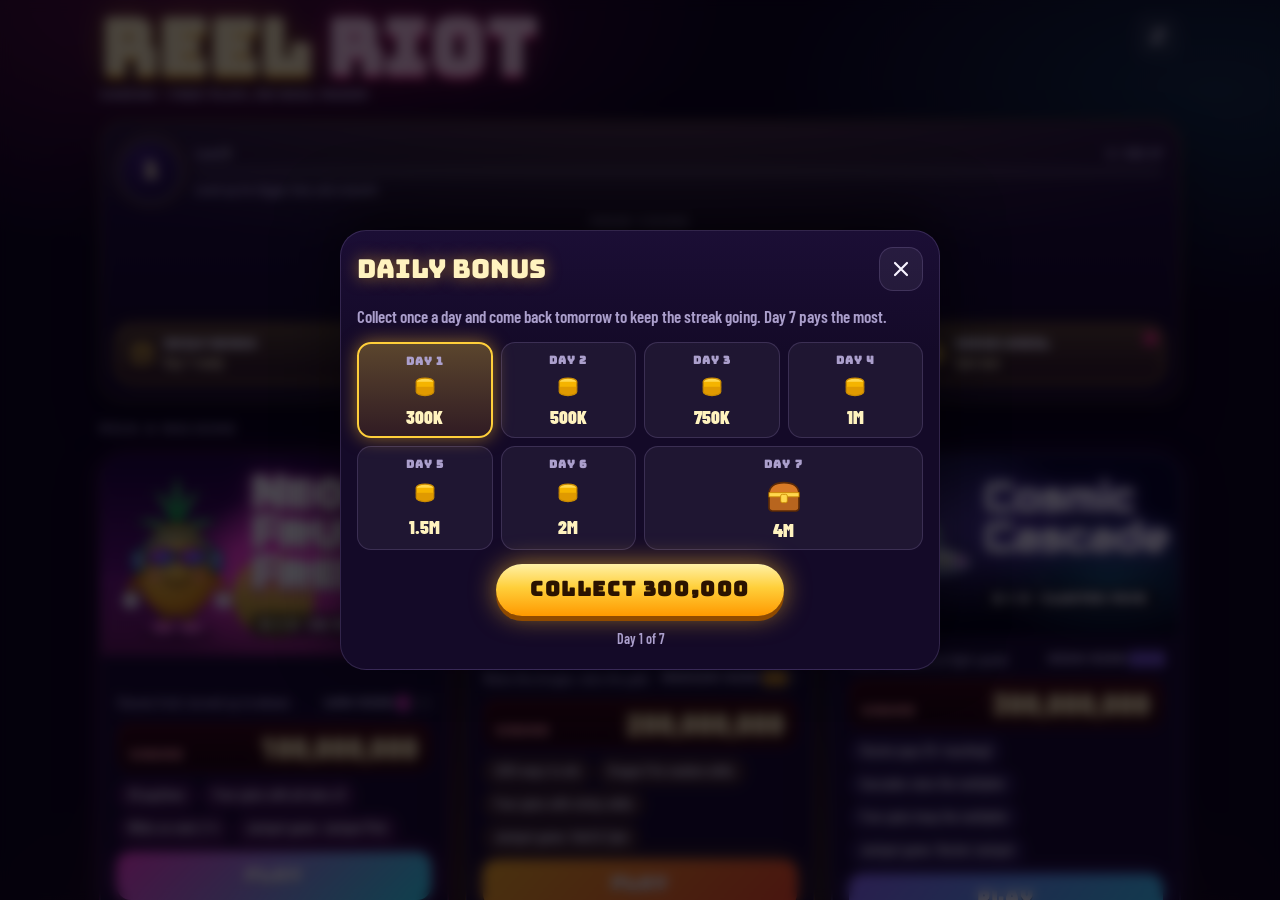
==== commit 281efc0d: "Add mascots, jackpot bonus games and progression to Reel Riot Each machine now has a host that react" ====
--- a/slot-machine/index.html
+++ b/slot-machine/index.html
@@ -5,7 +5,7 @@
 <title>Reel Riot Casino</title>
 <meta name="viewport" content="width=device-width, initial-scale=1, viewport-fit=cover">
 <meta name="theme-color" content="#090414">
-<meta name="description" content="Three flashy slot machines with progressive jackpots. Free play, no real money.">
+<meta name="description" content="Three flashy slot machines with mascots, jackpot bonus games, levels, daily bonuses and missions. Free play, no real money.">
 <meta name="mobile-web-app-capable" content="yes">
 <meta name="apple-mobile-web-app-capable" content="yes">
 <meta name="apple-mobile-web-app-status-bar-style" content="black-translucent">
@@ -19,6 +19,8 @@
 <link rel="stylesheet" href="https://fonts.googleapis.com/css2?family=Audiowide&family=Barlow+Condensed:ital,wght@0,500;0,600;0,700;0,800;0,900;1,800;1,900&family=Bungee&family=Cinzel+Decorative:wght@700;900&family=Monoton&display=swap">
 <!-- HEAD:END -->
 <link rel="stylesheet" href="css/style.css">
+<link rel="stylesheet" href="css/mascots.css">
+<link rel="stylesheet" href="css/features.css">
 <style>:root{padding-top:env(safe-area-inset-top,0px);padding-bottom:env(safe-area-inset-bottom,0px)}</style>
 </head>
 <body>
@@ -37,13 +39,35 @@
       </button>
     </header>
 
-    <section class="wallet" aria-label="Your coins">
+    <section class="wallet" aria-label="Your player card">
+      <div class="player-row">
+        <button type="button" class="lvl-badge big" id="lobby-level" aria-label="Level and missions"><span class="lvl-num" id="lobby-lvl-num">1</span></button>
+        <div class="xp-box">
+          <div class="xp-top"><span>Level <b id="lobby-lvl">1</b></span><span id="lobby-xp">0 / 600 XP</span></div>
+          <div class="xp-bar"><i id="lobby-xpbar"></i></div>
+          <div class="xp-perk" id="lobby-perk">Level up for bigger free coin rewards</div>
+        </div>
+      </div>
       <span class="wallet-label">Your coins</span>
       <span class="wallet-value fit" id="lobby-balance">10,000,000</span>
-      <button type="button" class="bonus-btn" id="btn-bonus">
-        <svg viewBox="0 0 24 24" aria-hidden="true"><path d="M4 11h16v9H4zM3 7h18v4H3zM12 7v13M12 7c-1.5-3-5-3.5-5-1.2C7 7 9 7 12 7zm0 0c1.5-3 5-3.5 5-1.2C17 7 15 7 12 7z"/></svg>
-        <span id="bonus-text">Spin the free coin wheel</span>
-      </button>
+      <div class="rewards-row">
+        <button type="button" class="rw-btn" id="rw-daily">
+          <svg viewBox="0 0 24 24" aria-hidden="true"><rect x="4" y="5" width="16" height="15" rx="2"/><path d="M4 10h16M9 3v4M15 3v4M9 15l2 2 4-4"/></svg>
+          <span class="rw-name">Daily bonus</span><span class="rw-sub" id="rw-daily-sub">Day 1</span>
+        </button>
+        <button type="button" class="rw-btn" id="rw-missions">
+          <svg viewBox="0 0 24 24" aria-hidden="true"><circle cx="12" cy="12" r="8.5"/><circle cx="12" cy="12" r="4.5"/><path d="M12 12l6-6M15.5 4.5H19v3.5"/></svg>
+          <span class="rw-name">Missions</span><span class="rw-sub" id="rw-missions-sub">0 of 3</span>
+        </button>
+        <button type="button" class="rw-btn" id="rw-coins">
+          <svg viewBox="0 0 24 24" aria-hidden="true"><ellipse cx="12" cy="6.5" rx="7" ry="3"/><path d="M5 6.5v5c0 1.7 3.1 3 7 3s7-1.3 7-3v-5M5 11.5v5c0 1.7 3.1 3 7 3s7-1.3 7-3v-5"/></svg>
+          <span class="rw-name">Free coins</span><span class="rw-sub" id="rw-coins-sub">Ready</span>
+        </button>
+        <button type="button" class="rw-btn" id="rw-wheel">
+          <svg viewBox="0 0 24 24" aria-hidden="true"><circle cx="12" cy="12" r="8.5"/><path d="M12 3.5v17M3.5 12h17M6 6l12 12M18 6L6 18"/></svg>
+          <span class="rw-name">Bonus wheel</span><span class="rw-sub" id="rw-wheel-sub">Ready</span>
+        </button>
+      </div>
     </section>
 
     <h2 class="section-title">Pick a machine</h2>
@@ -52,10 +76,12 @@
   </main>
 
   <main id="machine" class="screen machine" hidden aria-label="Slot machine">
+    <div class="fs-fx" aria-hidden="true"></div>
     <header class="topbar">
       <button type="button" id="btn-back" class="icon-btn" aria-label="Back to the lobby">
         <svg viewBox="0 0 24 24" aria-hidden="true"><path d="M15 5l-7 7 7 7"/></svg>
       </button>
+      <button type="button" id="btn-level" class="lvl-badge" aria-label="Level and missions"><span class="lvl-num" id="lvl-num">1</span></button>
       <div class="balance-pill">
         <span class="pill-label">Coins</span>
         <span class="pill-value fit" id="balance">0</span>
@@ -80,6 +106,7 @@
     <section class="stage-col">
       <div class="stage-head">
         <div class="title-row">
+          <div class="perch" id="perch"></div>
           <h1 class="m-name" id="m-name">Neon Fruit Frenzy</h1>
           <button type="button" id="btn-info" class="info-btn" aria-label="Paytable and rules">
             <svg viewBox="0 0 24 24" aria-hidden="true"><circle cx="12" cy="12" r="9"/><path d="M12 11v6M12 7.2v.1"/></svg>
@@ -87,7 +114,7 @@
         </div>
         <div class="ladder" id="ladder" hidden></div>
         <div class="fs-banner" id="fs-banner" hidden>
-          <span class="fs-label">Free spins</span>
+          <span class="fs-marquee">Free spins</span>
           <span class="fs-count"><b id="fs-left">0</b> left</span>
           <span class="fs-extra" id="fs-extra"></span>
         </div>
@@ -146,6 +173,7 @@
   <div class="overlay ov-bigwin" id="ov-bigwin" hidden>
     <div class="rays" aria-hidden="true"></div>
     <div class="bw-card">
+      <div class="bw-mascot" id="bw-mascot"></div>
       <div class="bw-title" id="bw-title">Big win</div>
       <div class="bw-amount fit" id="bw-amount">0</div>
       <div class="bw-x" id="bw-x"></div>
@@ -155,7 +183,9 @@
 
   <div class="overlay ov-feature" id="ov-feature" hidden>
     <div class="rays rays-soft" aria-hidden="true"></div>
+    <div class="ft-burst" id="ft-burst" aria-hidden="true"></div>
     <div class="feature-card">
+      <div class="ft-mascot" id="ft-mascot"></div>
       <div class="ft-kicker" id="ft-kicker">You won</div>
       <div class="ft-big fit" id="ft-big">10</div>
       <div class="ft-title" id="ft-title">Free spins</div>
@@ -166,13 +196,28 @@
 
   <div class="overlay ov-wheel" id="ov-wheel" hidden>
     <div class="wheel-card">
-      <div class="wheel-title" id="wheel-title">Jackpot wheel</div>
+      <div class="wheel-title" id="wheel-title">Bonus wheel</div>
       <div class="wheel-wrap">
         <canvas id="wheel" class="wheel-canvas" width="640" height="640"></canvas>
         <div class="wheel-pointer" id="wheel-pointer" aria-hidden="true"></div>
         <button type="button" class="wheel-hub" id="wheel-hub">Spin</button>
       </div>
-      <div class="wheel-sub" id="wheel-sub">Tap SPIN to find your jackpot</div>
+      <div class="wheel-sub" id="wheel-sub">Tap anywhere to spin</div>
+    </div>
+  </div>
+
+  <div class="overlay ov-bonus" id="ov-bonus" hidden></div>
+
+  <div class="overlay ov-reward" id="ov-reward" hidden>
+    <div class="rays" aria-hidden="true"></div>
+    <div class="rw-card">
+      <div class="rw-art" id="rw-art"></div>
+      <div class="rw-kicker" id="rw-kicker">Level up!</div>
+      <div class="rw-big fit" id="rw-big"></div>
+      <div class="rw-title" id="rw-title"></div>
+      <div class="rw-amount fit" id="rw-amount"></div>
+      <div class="rw-sub" id="rw-sub"></div>
+      <button type="button" class="btn-gold" id="rw-btn">Collect</button>
     </div>
   </div>
 
@@ -184,60 +229,194 @@
           <svg viewBox="0 0 24 24" aria-hidden="true"><path d="M6 6l12 12M18 6L6 18"/></svg>
         </button>
       </header>
-
-      <section class="ctl" aria-labelledby="jp-freq-label">
-        <div class="ctl-head">
-          <label id="jp-freq-label" for="jp-freq">Jackpot frequency</label>
-          <output id="jp-freq-out" for="jp-freq">&times;1 &middot; Normal</output>
-        </div>
-        <input type="range" id="jp-freq" min="-1.7" max="1.7" step="0.01" value="0">
-        <div class="range-ends"><span>Rarer</span><button type="button" class="link-btn" id="jp-reset">Back to normal</button><span>More often</span></div>
-        <div class="odds-tabs" id="odds-tabs" role="tablist" aria-label="Machine"></div>
-        <table class="odds" id="odds-table">
-          <thead><tr><th scope="col">Jackpot</th><th scope="col">Chance per spin</th><th scope="col">Worth now</th></tr></thead>
-          <tbody id="odds-body"></tbody>
-        </table>
-        <p class="odds-foot" id="odds-foot"></p>
-      </section>
-
-      <section class="ctl" aria-labelledby="bal-label">
-        <div class="ctl-head">
-          <label id="bal-label" for="bal-input">Coins</label>
-          <output id="bal-out" for="bal-input bal-slider">0</output>
-        </div>
-        <div class="bal-row">
-          <input type="number" id="bal-input" inputmode="numeric" min="0" step="1" aria-describedby="bal-hint">
-          <button type="button" class="btn-small" id="bal-set">Set coins</button>
-        </div>
-        <input type="range" id="bal-slider" min="0" max="12" step="0.01" value="7" aria-label="Coins, logarithmic scale">
-        <div class="range-ends" id="bal-hint"><span>0</span><span>1 million</span><span>1 trillion</span></div>
-        <div class="chips">
-          <button type="button" data-add="1000000">+1M</button>
-          <button type="button" data-add="100000000">+100M</button>
-          <button type="button" data-add="10000000000">+10B</button>
-          <button type="button" data-set="10000000">Reset to 10M</button>
-        </div>
-      </section>
-
-      <section class="ctl toggles" aria-label="Options">
-        <label class="tog"><input type="checkbox" id="opt-sound"><span>Sound effects</span></label>
-        <label class="tog"><input type="checkbox" id="opt-music"><span>Music</span></label>
-        <label class="tog"><input type="checkbox" id="opt-vibrate"><span>Vibration</span></label>
-        <label class="tog"><input type="checkbox" id="opt-turbo"><span>Turbo spins</span></label>
-      </section>
-
-      <section class="ctl" aria-labelledby="stats-title">
-        <div class="ctl-head">
-          <h3 id="stats-title">Your stats</h3>
-          <button type="button" class="link-btn" id="stats-reset">Reset stats</button>
-        </div>
-        <dl class="stats" id="stats"></dl>
-      </section>
-
-      <section class="ctl ctl-danger">
-        <button type="button" class="btn-danger" id="reset-all">Reset everything</button>
-        <p class="fine">Puts coins, jackpots, stats and settings back to the start.</p>
-      </section>
+      <div class="cr-tabs" role="tablist" aria-label="Control Room sections">
+        <button type="button" role="tab" data-tab="odds" aria-selected="true">Jackpots</button>
+        <button type="button" role="tab" data-tab="coins" aria-selected="false">Coins &amp; XP</button>
+        <button type="button" role="tab" data-tab="bonus" aria-selected="false">Bonuses</button>
+        <button type="button" role="tab" data-tab="test" aria-selected="false">Test lab</button>
+        <button type="button" role="tab" data-tab="opts" aria-selected="false">Options</button>
+      </div>
+
+      <div class="cr-panel" data-panel="odds" role="tabpanel">
+        <section class="ctl" aria-labelledby="jp-freq-label">
+          <div class="ctl-head">
+            <label id="jp-freq-label" for="jp-freq">Jackpot frequency</label>
+            <output id="jp-freq-out" for="jp-freq">&times;1 &middot; Normal</output>
+          </div>
+          <input type="range" id="jp-freq" min="-1.7" max="1.7" step="0.01" value="0">
+          <div class="range-ends"><span>Rarer</span><button type="button" class="link-btn" id="jp-reset">Back to normal</button><span>More often</span></div>
+          <div class="odds-tabs" id="odds-tabs" role="tablist" aria-label="Machine"></div>
+          <table class="odds" id="odds-table">
+            <thead><tr><th scope="col">Jackpot</th><th scope="col">Chance per spin</th><th scope="col">Worth now</th></tr></thead>
+            <tbody id="odds-body"></tbody>
+          </table>
+          <p class="odds-foot" id="odds-foot"></p>
+        </section>
+      </div>
+
+      <div class="cr-panel" data-panel="coins" role="tabpanel" hidden>
+        <section class="ctl" aria-labelledby="bal-label">
+          <div class="ctl-head">
+            <label id="bal-label" for="bal-input">Coins</label>
+            <output id="bal-out" for="bal-input bal-slider">0</output>
+          </div>
+          <div class="bal-row">
+            <input type="number" id="bal-input" inputmode="numeric" min="0" step="1" aria-describedby="bal-hint">
+            <button type="button" class="btn-small" id="bal-set">Set coins</button>
+          </div>
+          <input type="range" id="bal-slider" min="0" max="12" step="0.01" value="7" aria-label="Coins, logarithmic scale">
+          <div class="range-ends" id="bal-hint"><span>0</span><span>1 million</span><span>1 trillion</span></div>
+          <div class="chips">
+            <button type="button" data-add="1000000">+1M</button>
+            <button type="button" data-add="100000000">+100M</button>
+            <button type="button" data-add="10000000000">+10B</button>
+            <button type="button" data-set="10000000">Reset to 10M</button>
+          </div>
+        </section>
+        <section class="ctl" aria-labelledby="lvl-label">
+          <div class="ctl-head">
+            <label id="lvl-label" for="lvl-input">Level</label>
+            <output id="lvl-out">1</output>
+          </div>
+          <div class="bal-row">
+            <input type="number" id="lvl-input" inputmode="numeric" min="1" max="999" step="1">
+            <button type="button" class="btn-small" id="lvl-set">Set level</button>
+          </div>
+          <label class="sub-label" for="xp-slider">XP toward the next level: <b id="xp-out">0 / 600</b></label>
+          <input type="range" id="xp-slider" min="0" max="99" step="1" value="0">
+          <div class="chips">
+            <button type="button" id="lvl-up">Level up now</button>
+            <button type="button" id="xp-add">+1,000 XP</button>
+            <button type="button" id="lvl-reset">Back to level 1</button>
+          </div>
+          <p class="fine">"Level up now" plays the real level-up with its coin reward. Setting the level directly gives no reward.</p>
+        </section>
+      </div>
+
+      <div class="cr-panel" data-panel="bonus" role="tabpanel" hidden>
+        <section class="ctl" aria-labelledby="cr-daily-label">
+          <div class="ctl-head"><h3 id="cr-daily-label">Daily bonus streak</h3><output id="cr-daily-out">Day 1</output></div>
+          <p class="sub-label">Make this day of the streak the one you collect today:</p>
+          <div class="chips" id="cr-streak"></div>
+          <div class="chips">
+            <button type="button" id="cr-daily-next">Simulate the next day</button>
+            <button type="button" id="cr-daily-break">Break the streak</button>
+            <button type="button" id="cr-daily-open">Open the daily bonus</button>
+          </div>
+        </section>
+        <section class="ctl" aria-labelledby="cr-timers-label">
+          <div class="ctl-head"><h3 id="cr-timers-label">Timed bonuses</h3></div>
+          <div class="timer-rows">
+            <div class="timer-row"><span>Free coins</span><output id="cr-coins-left">Ready</output><button type="button" class="btn-claim" data-ready="coins">Ready now</button></div>
+            <div class="timer-row"><span>Bonus wheel</span><output id="cr-wheel-left">Ready</output><button type="button" class="btn-claim" data-ready="wheel">Ready now</button></div>
+            <div class="timer-row"><span>Rescue coins</span><output id="cr-rescue-left">Ready</output><button type="button" class="btn-claim" data-ready="rescue">Ready now</button></div>
+          </div>
+          <label class="tog"><input type="checkbox" id="opt-fast"><span>Fast timers (free coins every minute, wheel every 2 minutes)</span></label>
+          <div class="chips">
+            <button type="button" id="clock-hour">Jump 1 hour ahead</button>
+            <button type="button" id="clock-day">Jump 1 day ahead</button>
+            <button type="button" id="clock-reset">Back to real time</button>
+          </div>
+          <p class="fine" id="clock-note">Game clock: real time</p>
+        </section>
+        <section class="ctl" aria-labelledby="cr-ms-label">
+          <div class="ctl-head"><h3 id="cr-ms-label">Today's missions</h3></div>
+          <div class="timer-rows" id="cr-missions"></div>
+          <div class="chips">
+            <button type="button" id="cr-ms-new">New missions</button>
+            <button type="button" id="cr-ms-open">Open missions</button>
+          </div>
+        </section>
+      </div>
+
+      <div class="cr-panel" data-panel="test" role="tabpanel" hidden>
+        <section class="ctl" aria-labelledby="force-label">
+          <div class="ctl-head"><h3 id="force-label">Force the next spin</h3></div>
+          <p class="sub-label">Choose a result, close this window and press Spin on any machine.</p>
+          <div class="force-grid chips" id="force-grid">
+            <button type="button" data-force="fs">Free spins</button>
+            <button type="button" data-force="mini">Mini jackpot</button>
+            <button type="button" data-force="minor">Minor jackpot</button>
+            <button type="button" data-force="major">Major jackpot</button>
+            <button type="button" data-force="grand">Grand jackpot</button>
+            <button type="button" data-force="big">Big win</button>
+            <button type="button" data-force="mega">Mega win</button>
+            <button type="button" data-force="epic">Epic win</button>
+            <button type="button" data-force="legendary">Legendary win</button>
+            <button type="button" data-force="feature">Machine feature</button>
+            <button type="button" data-force="tease">Near miss</button>
+            <button type="button" data-force="">Normal spin</button>
+          </div>
+          <p class="force-note" id="force-note">Next spin: normal</p>
+          <p class="fine">Machine feature means Dragon Fire on Dragon's Hoard, a long cascade chain on Cosmic Cascade, and a wild-heavy win on Neon Fruit Frenzy.</p>
+        </section>
+        <section class="ctl" aria-labelledby="show-label">
+          <div class="ctl-head"><h3 id="show-label">Show a screen</h3></div>
+          <div class="chips">
+            <button type="button" id="show-levelup">Level-up celebration</button>
+            <button type="button" id="show-daily">Daily bonus</button>
+            <button type="button" id="show-missions">Missions</button>
+            <button type="button" id="show-broke">Out of coins</button>
+          </div>
+        </section>
+      </div>
+
+      <div class="cr-panel" data-panel="opts" role="tabpanel" hidden>
+        <section class="ctl toggles" aria-label="Options">
+          <label class="tog"><input type="checkbox" id="opt-sound"><span>Sound effects</span></label>
+          <label class="tog"><input type="checkbox" id="opt-music"><span>Music</span></label>
+          <label class="tog"><input type="checkbox" id="opt-vibrate"><span>Vibration</span></label>
+          <label class="tog"><input type="checkbox" id="opt-turbo"><span>Turbo spins</span></label>
+        </section>
+        <section class="ctl" aria-labelledby="stats-title">
+          <div class="ctl-head">
+            <h3 id="stats-title">Your stats</h3>
+            <button type="button" class="link-btn" id="stats-reset">Reset stats</button>
+          </div>
+          <dl class="stats" id="stats"></dl>
+        </section>
+        <section class="ctl ctl-danger">
+          <button type="button" class="btn-danger" id="reset-all">Reset everything</button>
+          <p class="fine">Puts coins, jackpots, level, bonuses, stats and settings back to the start.</p>
+        </section>
+      </div>
+    </div>
+  </div>
+
+  <div class="modal" id="modal-daily" hidden role="dialog" aria-modal="true" aria-labelledby="daily-title">
+    <div class="sheet">
+      <header class="sheet-head">
+        <h2 id="daily-title">Daily bonus</h2>
+        <button type="button" class="icon-btn" data-close aria-label="Close the daily bonus">
+          <svg viewBox="0 0 24 24" aria-hidden="true"><path d="M6 6l12 12M18 6L6 18"/></svg>
+        </button>
+      </header>
+      <p class="lede">Collect once a day and come back tomorrow to keep the streak going. Day 7 pays the most.</p>
+      <div class="days" id="days"></div>
+      <button type="button" class="btn-gold" id="daily-collect">Collect</button>
+      <p class="fine center" id="daily-next"></p>
+    </div>
+  </div>
+
+  <div class="modal" id="modal-missions" hidden role="dialog" aria-modal="true" aria-labelledby="missions-title">
+    <div class="sheet">
+      <header class="sheet-head">
+        <h2 id="missions-title">Missions</h2>
+        <button type="button" class="icon-btn" data-close aria-label="Close missions">
+          <svg viewBox="0 0 24 24" aria-hidden="true"><path d="M6 6l12 12M18 6L6 18"/></svg>
+        </button>
+      </header>
+      <div class="lvl-card">
+        <span class="lvl-badge big" id="ms-badge"><span class="lvl-num" id="ms-lvl-num">1</span></span>
+        <div class="xp-box">
+          <div class="xp-top"><span>Level <b id="ms-lvl">1</b></span><span id="ms-xp">0 / 600 XP</span></div>
+          <div class="xp-bar"><i id="ms-xpbar"></i></div>
+          <div class="xp-perk" id="ms-perk"></div>
+        </div>
+      </div>
+      <div class="missions" id="missions"></div>
+      <div class="chest" id="chest"></div>
+      <p class="fine center" id="missions-next"></p>
     </div>
   </div>
 
@@ -256,8 +435,9 @@
   <div class="modal" id="modal-broke" hidden role="dialog" aria-modal="true" aria-labelledby="broke-title">
     <div class="sheet sheet-small">
       <h2 id="broke-title">Out of coins</h2>
-      <p class="broke-text">The house had a good run. Grab a free top-up and keep spinning.</p>
-      <button type="button" class="btn-gold" id="broke-collect">Collect 10,000,000</button>
+      <p class="broke-text" id="broke-text">The house had a good run. Grab the rescue coins and keep spinning.</p>
+      <button type="button" class="btn-gold" id="broke-collect">Collect 1,000,000</button>
+      <p class="fine center" id="broke-note"></p>
       <button type="button" class="link-btn" id="broke-settings">Set coins in the Control Room</button>
     </div>
   </div>
@@ -269,8 +449,11 @@
 <!-- APP:END -->
 <script src="js/engine.js"></script>
 <script src="js/machines.js"></script>
+<script src="js/progress.js"></script>
 <script src="js/audio.js"></script>
 <script src="js/fx.js"></script>
+<script src="js/mascots.js"></script>
+<script src="js/bonus.js"></script>
 <script src="js/app.js"></script>
 </body>
 </html>
--- a/slot-machine/css/mascots.css
+++ b/slot-machine/css/mascots.css
@@ -0,0 +1,223 @@
+/*
+ * Reel Riot mascots: DJ Pina, Ember and Zib. Each part animates on its own;
+ * the mood lives in data-mood on the .mascot wrapper.
+ */
+.mascot {
+  position: relative;
+  display: block;
+  width: var(--m-size, 120px);
+  aspect-ratio: 200 / 250;
+  flex: none;
+}
+.mascot-dragon { aspect-ratio: 220 / 250; }
+.mascot-cosmic { aspect-ratio: 220 / 240; }
+.mascot-svg {
+  display: block;
+  width: 100%;
+  height: 100%;
+  overflow: visible;
+}
+.mascot-svg * { transform-box: fill-box; }
+/* keep SVG's own rotate(angle cx cy) attributes pivoting where they were drawn */
+.mascot-svg [transform] { transform-box: view-box; transform-origin: 0 0; }
+.mascot .m-shadow { fill: rgba(0, 0, 0, 0.38); }
+
+.mascot .m-all {
+  transform-origin: 50% 100%;
+  animation: mBob 2.6s ease-in-out infinite;
+}
+@keyframes mBob {
+  0%, 100% { transform: translateY(0) scale(1, 1); }
+  50% { transform: translateY(-4px) scale(1.01, 0.99); }
+}
+
+/* faces */
+.mascot .mouth { display: none; }
+.mascot .mouth-smile { display: inline; }
+.mascot:is([data-mood="happy"], [data-mood="cheer"], [data-mood="dance"], [data-mood="fire"], [data-mood="beam"]) .mouth-smile { display: none; }
+.mascot:is([data-mood="happy"], [data-mood="cheer"], [data-mood="dance"], [data-mood="fire"], [data-mood="beam"]) .mouth-open { display: inline; }
+.mascot:is([data-mood="wow"], [data-mood="focus"]) .mouth-smile { display: none; }
+.mascot:is([data-mood="wow"], [data-mood="focus"]) .mouth-o { display: inline; }
+.mascot[data-mood="sad"] .mouth-smile { display: none; }
+.mascot[data-mood="sad"] .mouth-sad { display: inline; }
+
+.mascot .m-stars {
+  opacity: 0;
+  transform-origin: 50% 50%;
+  transform: scale(0.3);
+  transition: opacity 0.2s, transform 0.25s cubic-bezier(0.2, 1.8, 0.4, 1);
+}
+.mascot[data-mood="wow"] .m-stars {
+  opacity: 1;
+  transform: scale(1);
+  animation: starPulse 0.5s ease-in-out 0.25s infinite alternate;
+}
+@keyframes starPulse { to { transform: scale(1.18); } }
+.mascot[data-mood="wow"] .m-eyes { opacity: 0; }
+
+.mascot .m-lids ellipse {
+  transform-origin: 50% 0%;
+  transform: scaleY(0);
+  animation: mBlink 4.6s infinite;
+}
+@keyframes mBlink {
+  0%, 93%, 100% { transform: scaleY(0); }
+  96% { transform: scaleY(1); }
+}
+.mascot[data-mood="focus"] .m-pupils { transform-origin: 50% 50%; transform: scale(1.2); }
+
+/* arms (shoulders are the transform origins) */
+.mascot .m-arm-l, .mascot .m-arm-r { transition: transform 0.25s ease-out; }
+.mascot-neon .m-arm-l { transform-origin: 88% 8%; }
+.mascot-neon .m-arm-r { transform-origin: 12% 8%; }
+.mascot-dragon .m-arm-l { transform-origin: 76% 14%; }
+.mascot-dragon .m-arm-r { transform-origin: 24% 14%; }
+.mascot-cosmic .m-arm-r { transform-origin: 12% 90%; animation: wave 2.4s ease-in-out infinite; }
+@keyframes wave {
+  0%, 55%, 100% { transform: rotate(0); }
+  65% { transform: rotate(-28deg); }
+  75% { transform: rotate(10deg); }
+  85% { transform: rotate(-24deg); }
+}
+
+/* happy: a double hop */
+.mascot[data-mood="happy"] .m-all { animation: mHop 0.45s ease-out 2; }
+@keyframes mHop {
+  0%, 100% { transform: translateY(0) scale(1, 1); }
+  40% { transform: translateY(-18px) scale(0.98, 1.03); }
+  75% { transform: translateY(0) scale(1.04, 0.96); }
+}
+.mascot[data-mood="happy"] .m-arm-l { transform: rotate(45deg); }
+.mascot[data-mood="happy"] .m-arm-r { transform: rotate(-45deg); }
+
+/* cheer: arms up and bouncing */
+.mascot[data-mood="cheer"] .m-all { animation: mHop 0.5s ease-out infinite; }
+.mascot[data-mood="cheer"] .m-arm-l { animation: armUpL 0.25s ease-in-out infinite alternate; }
+.mascot[data-mood="cheer"] .m-arm-r { animation: armUpR 0.25s ease-in-out infinite alternate; }
+@keyframes armUpL { from { transform: rotate(105deg); } to { transform: rotate(135deg); } }
+@keyframes armUpR { from { transform: rotate(-105deg); } to { transform: rotate(-135deg); } }
+
+/* dance: sway and wave */
+.mascot[data-mood="dance"] .m-all { animation: mDance 0.9s ease-in-out infinite; }
+@keyframes mDance {
+  0%, 100% { transform: rotate(-7deg) translateY(0); }
+  25% { transform: rotate(0deg) translateY(-12px); }
+  50% { transform: rotate(7deg) translateY(0); }
+  75% { transform: rotate(0deg) translateY(-12px); }
+}
+.mascot[data-mood="dance"] .m-arm-l { animation: armWaveL 0.45s ease-in-out infinite alternate; }
+.mascot[data-mood="dance"] .m-arm-r { animation: armWaveR 0.45s ease-in-out infinite alternate-reverse; }
+@keyframes armWaveL { from { transform: rotate(20deg); } to { transform: rotate(125deg); } }
+@keyframes armWaveR { from { transform: rotate(-20deg); } to { transform: rotate(-125deg); } }
+
+/* wow: big eyes, a jump back */
+.mascot[data-mood="wow"] .m-all { animation: mWow 0.6s cubic-bezier(0.2, 1.6, 0.4, 1) forwards; }
+@keyframes mWow {
+  0% { transform: scale(1); }
+  40% { transform: scale(1.12) translateY(-10px); }
+  100% { transform: scale(1.06); }
+}
+.mascot[data-mood="wow"] .m-arm-l { transform: rotate(70deg); }
+.mascot[data-mood="wow"] .m-arm-r { transform: rotate(-70deg); }
+
+/* sad: deflate */
+.mascot[data-mood="sad"] .m-all { animation: none; transform: translateY(6px) scale(1.02, 0.95); transition: transform 0.4s; }
+.mascot[data-mood="sad"] .m-arm-l { transform: rotate(-12deg); }
+.mascot[data-mood="sad"] .m-arm-r { transform: rotate(12deg); }
+
+/* focus: lean in, trembling with suspense */
+.mascot[data-mood="focus"] .m-all { animation: mFocus 0.12s ease-in-out infinite alternate; }
+@keyframes mFocus {
+  from { transform: scale(1.04) translate(-1px, -3px); }
+  to { transform: scale(1.04) translate(1px, -3px); }
+}
+
+/* DJ Pina */
+.mascot-neon .pina-leaves { transform-origin: 50% 100%; animation: leafSway 2.6s ease-in-out infinite; }
+@keyframes leafSway {
+  0%, 100% { transform: rotate(-3deg); }
+  50% { transform: rotate(3deg); }
+}
+.mascot-neon:is([data-mood="dance"], [data-mood="cheer"]) .pina-leaves { animation-duration: 0.45s; }
+.mascot-neon[data-mood="sad"] .pina-leaves { animation: none; transform: rotate(-8deg) scaleY(0.82); }
+.mascot-neon .pina-shades { transform-origin: 50% 50%; transition: transform 0.25s cubic-bezier(0.2, 1.6, 0.4, 1); }
+.mascot-neon[data-mood="wow"] .pina-shades { transform: translateY(-28px) scale(0.94); }
+.mascot-neon:is([data-mood="dance"], [data-mood="cheer"]) .pina-shades { animation: shadeFlash 0.3s steps(2) infinite; }
+@keyframes shadeFlash { 50% { opacity: 0.55; } }
+
+/* Ember */
+.mascot-dragon .em-wing-l { transform-origin: 100% 55%; animation: wingL 2.6s ease-in-out infinite; }
+.mascot-dragon .em-wing-r { transform-origin: 0% 55%; animation: wingR 2.6s ease-in-out infinite; }
+@keyframes wingL { 50% { transform: rotate(-10deg); } }
+@keyframes wingR { 50% { transform: rotate(10deg); } }
+.mascot-dragon:is([data-mood="happy"], [data-mood="cheer"], [data-mood="dance"], [data-mood="fire"], [data-mood="wow"]) .em-wing-l { animation: wingFastL 0.22s ease-in-out infinite alternate; }
+.mascot-dragon:is([data-mood="happy"], [data-mood="cheer"], [data-mood="dance"], [data-mood="fire"], [data-mood="wow"]) .em-wing-r { animation: wingFastR 0.22s ease-in-out infinite alternate; }
+@keyframes wingFastL { from { transform: rotate(8deg); } to { transform: rotate(-28deg); } }
+@keyframes wingFastR { from { transform: rotate(-8deg); } to { transform: rotate(28deg); } }
+.mascot-dragon[data-mood="sad"] .em-wing-l { animation: none; transform: rotate(18deg); }
+.mascot-dragon[data-mood="sad"] .em-wing-r { animation: none; transform: rotate(-18deg); }
+.mascot-dragon .em-tail { transform-origin: 0% 85%; animation: tail 2s ease-in-out infinite; }
+@keyframes tail { 50% { transform: rotate(-8deg); } }
+.mascot-dragon .m-head { transform-origin: 50% 85%; transition: transform 0.25s ease-out; }
+.mascot-dragon .em-flame { transform-origin: 50% 0%; transform: scale(0); opacity: 0; }
+.mascot-dragon[data-mood="fire"] .m-head { transform: rotate(-22deg); }
+.mascot-dragon[data-mood="fire"] .em-flame { opacity: 1; animation: flame 0.14s ease-in-out infinite alternate; }
+@keyframes flame {
+  from { transform: scale(1, 0.92); }
+  to { transform: scale(1.14, 1.18); }
+}
+
+/* Zib */
+.mascot-cosmic .m-all { animation: zHover 2.2s ease-in-out infinite; }
+@keyframes zHover {
+  0%, 100% { transform: translateY(0) rotate(-2deg); }
+  50% { transform: translateY(-9px) rotate(2deg); }
+}
+.mascot-cosmic .zb-ant { transform-origin: 50% 100%; animation: antWob 1.6s ease-in-out infinite; }
+@keyframes antWob {
+  0%, 100% { transform: rotate(-5deg); }
+  50% { transform: rotate(5deg); }
+}
+.mascot-cosmic[data-mood="sad"] .zb-ant { animation: none; transform: scaleY(0.75) rotate(4deg); }
+.mascot-cosmic .zb-lights circle { animation: zLight 1.05s steps(1) infinite; animation-delay: calc(var(--i) * -0.15s); }
+@keyframes zLight { 50% { opacity: 0.25; } }
+.mascot-cosmic:is([data-mood="happy"], [data-mood="cheer"], [data-mood="dance"], [data-mood="beam"]) .zb-lights circle { animation-duration: 0.3s; animation-delay: calc(var(--i) * -0.04s); }
+.mascot-cosmic[data-mood="cheer"] .m-all, .mascot-cosmic[data-mood="dance"] .m-all { animation: zLoop 0.8s ease-in-out infinite; }
+@keyframes zLoop {
+  0%, 100% { transform: translateY(0) rotate(-12deg); }
+  50% { transform: translateY(-16px) rotate(12deg); }
+}
+.mascot-cosmic .zb-beam { opacity: 0; transform-origin: 50% 0%; transform: scaleY(0.2); transition: opacity 0.2s, transform 0.3s; }
+.mascot-cosmic[data-mood="beam"] .zb-beam { opacity: 1; transform: none; animation: beamPulse 0.35s ease-in-out infinite alternate; }
+@keyframes beamPulse { to { opacity: 0.55; } }
+.mascot-cosmic[data-mood="beam"] .m-all { animation: zHover 0.6s ease-in-out infinite; }
+
+/* speech bubble */
+.mascot-bubble {
+  position: absolute;
+  z-index: 3;
+  left: 62%;
+  top: -4%;
+  padding: 6px 11px 5px;
+  border-radius: 14px;
+  font-family: var(--f-display, "Arial Black", sans-serif);
+  font-size: 12px;
+  line-height: 1.1;
+  letter-spacing: 0.02em;
+  white-space: nowrap;
+  color: #1b0b33;
+  background: #fff;
+  box-shadow: 0 4px 14px rgba(0, 0, 0, 0.45);
+  pointer-events: none;
+}
+.mascot-bubble::after {
+  content: "";
+  position: absolute;
+  left: 12px;
+  bottom: -7px;
+  border: 8px solid transparent;
+  border-top-color: #fff;
+  border-bottom: 0;
+}
+.mascot-bubble.pop { animation: bubblePop 0.35s cubic-bezier(0.2, 1.8, 0.4, 1); }
+@keyframes bubblePop { from { transform: scale(0.2) translateY(10px); opacity: 0; } }
--- a/slot-machine/css/features.css
+++ b/slot-machine/css/features.css
@@ -0,0 +1,867 @@
+/*
+ * Reel Riot - styles for the mascot perch, free spins scenery, jackpot bonus
+ * games, level and rewards UI, and the Control Room tabs.
+ */
+
+/* ----------------------------------------------------------- level badge */
+
+.lvl-badge {
+  position: relative;
+  flex: none;
+  width: 44px;
+  height: 44px;
+  border-radius: 50%;
+  display: grid;
+  place-items: center;
+  background: conic-gradient(var(--gold) calc(var(--p, 0) * 1%), rgba(255, 255, 255, 0.14) 0);
+  box-shadow: 0 0 12px rgba(255, 190, 40, 0.35);
+  transition: transform 0.12s;
+}
+.lvl-badge::before {
+  content: "";
+  position: absolute;
+  inset: 4px;
+  border-radius: 50%;
+  background: radial-gradient(circle at 40% 30%, #3d1f73, #150a2b);
+}
+.lvl-num {
+  position: relative;
+  font-family: var(--f-display);
+  font-size: 15px;
+  line-height: 1;
+  color: var(--gold-pale);
+}
+.lvl-badge:active { transform: scale(0.92); }
+.lvl-badge.big { width: 66px; height: 66px; }
+.lvl-badge.big::before { inset: 5px; }
+.lvl-badge.big .lvl-num { font-size: 22px; }
+.lvl-badge.ding { animation: ding 0.5s ease-in-out 3; }
+@keyframes ding { 50% { scale: 1.25; box-shadow: 0 0 26px rgba(255, 210, 80, 1); } }
+.lvl-badge .lvl-alert {
+  position: absolute;
+  top: -2px;
+  right: -2px;
+  width: 13px;
+  height: 13px;
+  border-radius: 50%;
+  background: var(--hot);
+  border: 2px solid var(--ink);
+}
+
+.topbar { grid-template-columns: auto auto minmax(0, 1fr) auto auto; }
+
+/* ------------------------------------------------------- mascot perch */
+
+.stage-head { position: relative; z-index: 6; }
+.title-row { min-height: 74px; padding-left: 92px; }
+.perch {
+  position: absolute;
+  left: -4px;
+  bottom: -22px;
+  --m-size: 84px;
+  pointer-events: none;
+}
+.perch .mascot-bubble { left: 78%; top: -2%; }
+@media (max-height: 700px) and (orientation: portrait) {
+  .title-row { min-height: 54px; padding-left: 70px; }
+  .perch { --m-size: 62px; bottom: -16px; }
+}
+@media (orientation: landscape) and (max-height: 560px) {
+  .title-row { min-height: 40px; padding-left: 0; }
+  .perch { --m-size: 64px; left: auto; right: 44px; bottom: -14px; }
+}
+
+/* ------------------------------------------------ free spins scenery */
+
+.fs-fx {
+  position: absolute;
+  inset: 0;
+  z-index: -1;
+  overflow: hidden;
+  pointer-events: none;
+  opacity: 0;
+  transition: opacity 0.8s;
+}
+.machine.in-fs .fs-fx { opacity: 1; }
+[data-machine="neon"] .fs-fx::before,
+[data-machine="neon"] .fs-fx::after {
+  content: "";
+  position: absolute;
+  top: -5%;
+  width: 70%;
+  height: 120%;
+  transform-origin: 50% 0%;
+  animation: spot 3.2s ease-in-out infinite alternate;
+}
+[data-machine="neon"] .fs-fx::before {
+  left: -20%;
+  background: conic-gradient(from 165deg at 50% 0%, transparent 0deg, rgba(255, 63, 213, 0.38) 15deg, transparent 30deg);
+}
+[data-machine="neon"] .fs-fx::after {
+  right: -20%;
+  background: conic-gradient(from 165deg at 50% 0%, transparent 0deg, rgba(46, 232, 255, 0.34) 15deg, transparent 30deg);
+  animation-delay: -1.6s;
+}
+@keyframes spot {
+  from { transform: rotate(-28deg); }
+  to { transform: rotate(28deg); }
+}
+[data-machine="dragon"] .fs-fx {
+  background: radial-gradient(90% 45% at 50% 105%, rgba(255, 90, 20, 0.6), transparent 70%);
+}
+[data-machine="dragon"] .fs-fx::before {
+  content: "";
+  position: absolute;
+  inset: 0 0 -100% 0;
+  background:
+    radial-gradient(3px 3px at 15% 20%, #ffd166, transparent),
+    radial-gradient(3px 3px at 35% 60%, #ff8a3d, transparent),
+    radial-gradient(4px 4px at 55% 30%, #ffe08a, transparent),
+    radial-gradient(3px 3px at 75% 75%, #ff8a3d, transparent),
+    radial-gradient(3px 3px at 90% 40%, #ffd166, transparent);
+  background-size: 100% 25%;
+  animation: embers 3s linear infinite;
+}
+[data-machine="cosmic"] .fs-fx::before {
+  content: "";
+  position: absolute;
+  inset: -60%;
+  background: repeating-conic-gradient(from 0deg at 50% 50%, rgba(190, 220, 255, 0.16) 0 0.8deg, transparent 0.8deg 9deg);
+  -webkit-mask-image: radial-gradient(circle, transparent 12%, #000 45%);
+  mask-image: radial-gradient(circle, transparent 12%, #000 45%);
+  animation: spin 14s linear infinite;
+}
+.fs-marquee {
+  font-family: var(--f-display);
+  font-size: 13px;
+  letter-spacing: 0.2em;
+  text-transform: uppercase;
+  color: var(--gold-pale);
+  animation: blink 0.8s steps(2) infinite;
+}
+
+/* -------------------------------------------- feature and reward scenes */
+
+.ft-mascot, .bw-mascot, .rw-art {
+  display: grid;
+  place-items: center;
+  margin-bottom: -6px;
+}
+.ft-mascot .mascot { --m-size: clamp(130px, 38vw, 220px); }
+.bw-mascot .mascot { --m-size: clamp(110px, 30vw, 190px); }
+.rw-art .mascot { --m-size: clamp(110px, 32vw, 180px); }
+.bw-mascot .mascot-bubble, .ft-mascot .mascot-bubble { display: none; }
+.ft-title .ltr {
+  display: inline-block;
+  animation: ltrDrop 0.55s cubic-bezier(0.2, 1.7, 0.4, 1) both;
+  animation-delay: calc(var(--i) * 0.05s + 0.2s);
+}
+@keyframes ltrDrop {
+  from { transform: translateY(-120%) scale(0.4) rotate(-20deg); opacity: 0; }
+}
+.ft-burst {
+  position: absolute;
+  left: 50%;
+  top: 45%;
+  width: 40px;
+  height: 40px;
+  margin: -20px 0 0 -20px;
+  border-radius: 50%;
+  border: 10px solid rgba(var(--m-glow-rgb, 255, 63, 213), 0.9);
+  box-shadow: 0 0 60px rgba(var(--m-glow-rgb, 255, 63, 213), 0.9);
+  opacity: 0;
+  pointer-events: none;
+}
+.ft-burst.go { animation: burst 0.9s ease-out; }
+@keyframes burst {
+  0% { transform: scale(0.2); opacity: 1; }
+  100% { transform: scale(30); opacity: 0; border-width: 1px; }
+}
+.ft-sub.stamp { animation: stamp 0.45s cubic-bezier(0.2, 1.6, 0.4, 1) 0.9s both; }
+@keyframes stamp {
+  from { transform: scale(3) rotate(-8deg); opacity: 0; }
+}
+
+.ov-reward { z-index: 54; }
+.rw-card {
+  position: relative;
+  display: grid;
+  justify-items: center;
+  gap: 8px;
+  width: 100%;
+  max-width: 640px;
+  text-align: center;
+}
+.rw-kicker {
+  font-family: var(--f-display);
+  font-size: clamp(30px, 10vw, 64px);
+  line-height: 0.95;
+  text-transform: uppercase;
+  color: #ffe680;
+  text-shadow: 0 3px 0 #c46a00, 0 6px 0 #8f4500, 0 0 30px rgba(255, 190, 40, 0.8);
+  animation: bwIn 0.7s cubic-bezier(0.2, 1.7, 0.4, 1);
+}
+.rw-big {
+  font-weight: 900;
+  font-size: clamp(72px, 26vw, 170px);
+  line-height: 0.85;
+  color: #fff;
+  text-shadow: 0 0 30px rgba(255, 210, 80, 0.95), 0 6px 0 rgba(0, 0, 0, 0.5);
+}
+.rw-big:empty, .rw-title:empty, .rw-sub:empty, .rw-amount:empty { display: none; }
+.rw-title {
+  font-family: var(--f-display);
+  font-size: clamp(15px, 4.4vw, 22px);
+  letter-spacing: 0.06em;
+  text-transform: uppercase;
+  color: var(--gold-pale);
+}
+.rw-amount {
+  font-weight: 900;
+  font-size: clamp(40px, 12vw, 88px);
+  line-height: 1;
+  color: var(--win);
+  text-shadow: 0 0 18px rgba(77, 255, 154, 0.6), 0 4px 0 #04381c;
+}
+.rw-sub { font-size: 18px; color: var(--text-dim); }
+.rw-card .btn-gold { margin-top: 10px; }
+
+.gift {
+  position: relative;
+  width: clamp(110px, 30vw, 160px);
+  aspect-ratio: 1;
+  animation: giftShake 0.6s ease-in-out infinite;
+}
+.gift svg { width: 100%; height: 100%; display: block; overflow: visible; }
+.gift.opened { animation: none; }
+.gift.opened .gift-lid { transform: translate(-8px, -42px) rotate(-24deg); }
+.gift .gift-lid { transition: transform 0.4s cubic-bezier(0.2, 1.6, 0.4, 1); transform-box: fill-box; transform-origin: 0% 100%; }
+@keyframes giftShake {
+  0%, 100% { transform: rotate(0); }
+  20% { transform: rotate(-6deg); }
+  40% { transform: rotate(6deg); }
+  60% { transform: rotate(-3deg); }
+}
+
+/* ------------------------------------------------------- bonus games */
+
+.ov-bonus { z-index: 52; align-content: center; }
+.ov-bonus.bn-pick {
+  background:
+    linear-gradient(transparent 0 94%, rgba(255, 63, 213, 0.25) 94%) 0 0 / 100% 38px,
+    linear-gradient(90deg, transparent 0 94%, rgba(46, 232, 255, 0.2) 94%) 0 0 / 38px 100%,
+    radial-gradient(circle at 50% 30%, #3b0a63, #0d0221 70%);
+}
+.ov-bonus.bn-hold { background: radial-gradient(circle at 50% 110%, rgba(255, 90, 20, 0.55), transparent 55%), radial-gradient(circle at 50% 20%, #4d1407, #140302 70%); }
+.ov-bonus.bn-rocket { background: radial-gradient(circle at 50% 0%, #1e2f7a, #02031a 70%); }
+.bn-card {
+  position: relative;
+  z-index: 1;
+  display: grid;
+  justify-items: center;
+  gap: 12px;
+  width: min(100%, 560px);
+}
+.bn-head { display: grid; justify-items: center; gap: 4px; text-align: center; }
+.bn-title {
+  font-family: var(--f-display);
+  font-size: clamp(30px, 9.5vw, 58px);
+  line-height: 0.95;
+  text-transform: uppercase;
+  color: #ffe680;
+  text-shadow: 0 3px 0 #c46a00, 0 6px 0 #8f4500, 0 0 30px rgba(255, 190, 40, 0.8);
+  animation: bwIn 0.7s cubic-bezier(0.2, 1.7, 0.4, 1);
+}
+.bn-sub {
+  max-width: 34ch;
+  font-size: 17px;
+  color: var(--text);
+  text-wrap: balance;
+}
+.bn-host {
+  position: fixed;
+  z-index: 2;
+  left: max(6px, env(safe-area-inset-left, 0px));
+  bottom: max(6px, env(safe-area-inset-bottom, 0px));
+  pointer-events: none;
+}
+.bn-host .mascot { --m-size: clamp(74px, 21vw, 130px); }
+
+/* Pick'em */
+.pk-meters {
+  display: grid;
+  grid-template-columns: repeat(4, minmax(0, 1fr));
+  gap: 6px;
+  width: 100%;
+}
+.pk-meter {
+  --c: var(--tier-mini);
+  display: grid;
+  justify-items: center;
+  gap: 2px;
+  padding: 5px 4px;
+  border-radius: 12px;
+  background: color-mix(in srgb, var(--c) 18%, transparent);
+  background: rgba(255, 255, 255, 0.05);
+  border: 1px solid var(--c);
+  transition: transform 0.2s;
+}
+.pk-meter.t-grand { --c: var(--tier-grand); }
+.pk-meter.t-major { --c: var(--tier-major); }
+.pk-meter.t-minor { --c: var(--tier-minor); }
+.pk-name { font-family: var(--f-display); font-size: 11px; letter-spacing: 0.1em; text-transform: uppercase; color: var(--c); }
+.pk-val { font-weight: 900; font-size: 17px; line-height: 1; }
+.pk-dots { display: flex; gap: 4px; }
+.pk-dots i { width: 11px; height: 11px; border-radius: 50%; background: rgba(255, 255, 255, 0.16); transition: background 0.2s, box-shadow 0.2s; }
+.pk-dots i.on { background: var(--c); box-shadow: 0 0 8px var(--c); }
+.pk-meter.bump { animation: ladPop 0.4s ease-out; }
+.pk-meter.hot { box-shadow: 0 0 18px var(--c); animation: hotPulse 0.6s ease-in-out infinite alternate; }
+@keyframes hotPulse { to { box-shadow: 0 0 4px var(--c); } }
+.pk-meter.won { animation: none; background: var(--c); box-shadow: 0 0 30px var(--c); }
+.pk-meter.won .pk-name { color: #fff; }
+
+.pk-grid {
+  --pk: min(calc((100vw - 32px - 30px) / 4), 14vh, 112px);
+  display: grid;
+  grid-template-columns: repeat(4, var(--pk));
+  gap: 10px;
+}
+.pk-tile {
+  width: var(--pk);
+  height: var(--pk);
+  perspective: 700px;
+}
+.pk-inner {
+  position: relative;
+  display: block;
+  width: 100%;
+  height: 100%;
+  transform-style: preserve-3d;
+  transition: transform 0.55s cubic-bezier(0.3, 1.4, 0.5, 1);
+}
+.pk-tile.open .pk-inner { transform: rotateY(180deg); }
+.pk-face {
+  position: absolute;
+  inset: 0;
+  display: grid;
+  place-items: center;
+  border-radius: 18px;
+  -webkit-backface-visibility: hidden;
+  backface-visibility: hidden;
+}
+.pk-back {
+  background: linear-gradient(145deg, #ff3fd5, #7a3cff 55%, #2ee8ff);
+  box-shadow: inset 0 0 0 3px rgba(255, 255, 255, 0.5), 0 0 18px rgba(255, 63, 213, 0.5);
+  animation: tileGlow 1.6s ease-in-out infinite alternate;
+}
+.pk-back b {
+  font-family: var(--f-display);
+  font-weight: 400;
+  font-size: calc(var(--pk) * 0.48);
+  color: #fff;
+  text-shadow: 0 3px 0 rgba(0, 0, 0, 0.35);
+}
+.pk-tile:nth-child(odd) .pk-back { animation-delay: -0.8s; }
+@keyframes tileGlow { to { box-shadow: inset 0 0 0 3px rgba(255, 255, 255, 0.9), 0 0 30px rgba(46, 232, 255, 0.7); } }
+.pk-front {
+  transform: rotateY(180deg);
+  background: radial-gradient(circle, #2a1050, #0f0520);
+  box-shadow: inset 0 0 0 2px rgba(255, 255, 255, 0.2);
+}
+.pk-coin, .hs-coin {
+  --c: var(--tier-mini);
+  width: 82%;
+  aspect-ratio: 1;
+  display: grid;
+  place-items: center;
+  border-radius: 50%;
+  background: radial-gradient(circle at 34% 28%, #fff 0 6%, var(--c) 40%, #000 140%);
+  box-shadow: inset 0 0 0 3px rgba(255, 255, 255, 0.55), 0 0 16px var(--c);
+}
+.pk-coin span, .hs-coin span {
+  font-family: var(--f-display);
+  font-size: calc(var(--pk, 80px) * 0.17);
+  color: #fff;
+  text-shadow: 0 2px 0 rgba(0, 0, 0, 0.45);
+}
+.pk-coin.t-grand, .hs-coin.t-grand { --c: var(--tier-grand); }
+.pk-coin.t-major, .hs-coin.t-major { --c: var(--tier-major); }
+.pk-coin.t-minor, .hs-coin.t-minor { --c: var(--tier-minor); }
+.pk-tile.win .pk-front { box-shadow: inset 0 0 0 3px #fff, 0 0 30px #fff; }
+.pk-tile.win .pk-coin { animation: winPop 0.7s ease-in-out infinite; }
+.pk-tile.dim { opacity: 0.42; }
+
+/* Hold & Spin */
+.hs-jps {
+  display: grid;
+  grid-template-columns: repeat(4, minmax(0, 1fr));
+  gap: 6px;
+  width: 100%;
+}
+.hs-jp {
+  --c: var(--tier-mini);
+  display: grid;
+  justify-items: center;
+  padding: 4px;
+  border-radius: 10px;
+  border: 1px solid var(--c);
+  background: rgba(0, 0, 0, 0.35);
+}
+.hs-jp.t-grand { --c: var(--tier-grand); }
+.hs-jp.t-major { --c: var(--tier-major); }
+.hs-jp.t-minor { --c: var(--tier-minor); }
+.hs-jp span { font-family: var(--f-display); font-size: 10px; letter-spacing: 0.1em; text-transform: uppercase; color: var(--c); }
+.hs-jp b { font-weight: 900; font-size: 16px; }
+.hs-jp.bump { animation: ladPop 0.5s ease-out 2; background: var(--c); }
+.hs-jp.bump span { color: #fff; }
+.hs-row {
+  display: flex;
+  align-items: center;
+  justify-content: space-between;
+  gap: 12px;
+  width: 100%;
+}
+.hs-respins, .hs-total { display: grid; gap: 2px; }
+.hs-respins > span:first-child, .hs-total > span {
+  font-family: var(--f-display);
+  font-size: 11px;
+  letter-spacing: 0.14em;
+  text-transform: uppercase;
+  color: var(--text-dim);
+}
+.hs-dots { display: flex; gap: 6px; }
+.hs-dots i { width: 22px; height: 22px; border-radius: 50%; background: rgba(255, 255, 255, 0.12); border: 2px solid rgba(255, 210, 80, 0.4); transition: background 0.2s; }
+.hs-dots i.on { background: radial-gradient(circle at 35% 30%, #fffbe0, var(--gold) 50%, var(--gold-deep)); box-shadow: 0 0 12px rgba(255, 190, 40, 0.8); }
+.hs-respins.bump { animation: ladPop 0.5s ease-out; }
+.hs-total { justify-items: end; }
+.hs-total b { font-weight: 900; font-size: 30px; line-height: 1; color: var(--win); font-variant-numeric: tabular-nums; }
+.hs-total b.bump { animation: ladPop 0.25s ease-out; }
+.hs-board {
+  --hs: min(calc((100vw - 32px - 20px - (var(--R) - 1) * 6px) / var(--R)), calc(42vh / var(--H)), 92px);
+  display: grid;
+  grid-template-columns: repeat(var(--R), var(--hs));
+  gap: 6px;
+  padding: 10px;
+  border-radius: 18px;
+  background: #170603;
+  border: 3px solid #ffcf3a;
+  box-shadow: 0 0 30px rgba(255, 140, 30, 0.6), inset 0 0 20px rgba(0, 0, 0, 0.7);
+}
+.hs-cell {
+  --pk: var(--hs);
+  width: var(--hs);
+  height: var(--hs);
+  display: grid;
+  place-items: center;
+  overflow: hidden;
+  border-radius: 12px;
+  background: radial-gradient(circle, #2c0e08, #120402);
+  box-shadow: inset 0 0 0 1px rgba(255, 180, 60, 0.22);
+}
+.hs-board.spinning .hs-cell:not(.held) {
+  background: repeating-linear-gradient(180deg, #2c0e08 0 10px, #5a1d0c 10px 20px);
+  animation: hsSpin 0.18s linear infinite;
+}
+@keyframes hsSpin { to { background-position: 0 40px; } }
+.hs-cell.held { box-shadow: inset 0 0 0 2px rgba(255, 210, 80, 0.8), 0 0 12px rgba(255, 170, 40, 0.5); }
+.hs-coin {
+  --c: #f5a400;
+  background: radial-gradient(circle at 34% 28%, #fffbe0 0 7%, #ffe066 26%, #f0a000 66%, #9c5a00 100%);
+  box-shadow: inset 0 0 0 3px #fff0a8, inset 0 0 0 6px #c47a00, 0 0 14px rgba(255, 190, 40, 0.7);
+  animation: coinDrop 0.5s cubic-bezier(0.2, 1.6, 0.4, 1);
+}
+.hs-coin span { color: #5a2600; text-shadow: 0 1px 0 rgba(255, 255, 255, 0.6); font-size: calc(var(--hs) * 0.21); }
+.hs-coin.jp { background: radial-gradient(circle at 34% 28%, #fff 0 6%, var(--c) 42%, #000 140%); box-shadow: inset 0 0 0 3px rgba(255, 255, 255, 0.6), 0 0 18px var(--c); }
+.hs-coin.jp span { color: #fff; text-shadow: 0 2px 0 rgba(0, 0, 0, 0.45); font-size: calc(var(--hs) * 0.18); }
+@keyframes coinDrop {
+  0% { transform: translateY(-120%) scale(0.6); opacity: 0; }
+  70% { transform: translateY(6%) scale(1.08); opacity: 1; }
+}
+.hs-cell.collect .hs-coin { animation: collectPop 0.4s ease-out forwards; }
+@keyframes collectPop {
+  50% { transform: scale(1.25); filter: brightness(1.6); }
+  100% { transform: scale(0.9); opacity: 0.55; }
+}
+.hs-board.full { animation: boardFlash 0.35s ease-in-out 6; }
+@keyframes boardFlash { 50% { box-shadow: 0 0 60px rgba(255, 61, 61, 1), inset 0 0 40px rgba(255, 210, 80, 0.8); border-color: #fff; } }
+
+/* Rocket */
+.rk-tower {
+  position: relative;
+  width: min(100%, 440px);
+  height: min(56vh, 520px);
+  overflow: hidden;
+  border-radius: 22px;
+  background: linear-gradient(180deg, #050826, #13246b);
+  border: 2px solid rgba(155, 123, 255, 0.6);
+  box-shadow: 0 0 34px rgba(143, 107, 255, 0.45);
+}
+.rk-stars {
+  position: absolute;
+  inset: -100% 0 0 0;
+  background:
+    radial-gradient(1.5px 1.5px at 10% 20%, #fff, transparent),
+    radial-gradient(1px 1px at 30% 70%, #fff, transparent),
+    radial-gradient(2px 2px at 50% 40%, #cfe8ff, transparent),
+    radial-gradient(1px 1px at 70% 85%, #fff, transparent),
+    radial-gradient(1.5px 1.5px at 85% 15%, #fff, transparent),
+    radial-gradient(1px 1px at 95% 55%, #cfe8ff, transparent);
+  background-size: 200px 120px;
+}
+.ov-bonus.flying .rk-stars { animation: starfall 0.5s linear infinite; }
+@keyframes starfall { to { transform: translateY(120px); } }
+.rk-level {
+  --c: var(--tier-mini);
+  position: absolute;
+  left: 0;
+  right: 0;
+  height: 0;
+  border-top: 2px dashed var(--c);
+  opacity: 0.75;
+}
+.rk-level.t-grand { --c: var(--tier-grand); }
+.rk-level.t-major { --c: var(--tier-major); }
+.rk-level.t-minor { --c: var(--tier-minor); }
+.rk-pill {
+  position: absolute;
+  right: 10px;
+  top: 0;
+  display: grid;
+  justify-items: center;
+  padding: 4px 10px;
+  border-radius: 12px;
+  transform: translateY(-50%);
+  background: #0b1030;
+  border: 2px solid var(--c);
+  transition: transform 0.3s, background 0.3s, box-shadow 0.3s;
+}
+.rk-name { font-family: var(--f-display); font-size: 11px; letter-spacing: 0.1em; text-transform: uppercase; color: var(--c); }
+.rk-val { font-weight: 900; font-size: 18px; line-height: 1; }
+.rk-level.lit { opacity: 1; border-top-style: solid; }
+.rk-level.lit .rk-pill { background: var(--c); box-shadow: 0 0 22px var(--c); }
+.rk-level.lit .rk-name { color: #fff; }
+.rk-level.won .rk-pill { animation: wonPill 0.6s ease-in-out infinite alternate; }
+@keyframes wonPill { to { transform: translateY(-50%) scale(1.25); } }
+.rk-pad {
+  position: absolute;
+  left: 36%;
+  bottom: 0;
+  width: 130px;
+  height: 3%;
+  transform: translateX(-50%);
+  border-radius: 8px 8px 0 0;
+  background: linear-gradient(#7a86b8, #3c4470);
+}
+.rk-rocket {
+  position: absolute;
+  left: 36%;
+  bottom: 3%;
+  width: clamp(54px, 15vw, 76px);
+  transform: translate(-50%, 0);
+  will-change: transform;
+}
+.rk-svg { position: relative; display: block; width: 100%; overflow: visible; }
+.rk-flame {
+  position: absolute;
+  left: 50%;
+  top: 86%;
+  width: 40%;
+  height: 60%;
+  border-radius: 50% 50% 50% 50% / 25% 25% 75% 75%;
+  background: radial-gradient(ellipse at 50% 0%, #fffbe0 0 15%, #ffd23f 35%, #ff7a1a 60%, transparent 72%);
+  transform: translateX(-50%) scaleY(0);
+  transform-origin: 50% 0%;
+}
+.rk-rocket.burn .rk-flame { animation: rkFlame 0.09s ease-in-out infinite alternate; }
+@keyframes rkFlame {
+  from { transform: translateX(-50%) scale(0.9, 0.9); }
+  to { transform: translateX(-50%) scale(1.15, 1.3); }
+}
+.rk-rocket.boost .rk-svg { animation: rkShake 0.08s linear infinite; }
+@keyframes rkShake {
+  25% { transform: translateX(-3px); }
+  75% { transform: translateX(3px); }
+}
+.rk-rocket.sputter .rk-svg { animation: rkWobble 0.25s ease-in-out infinite; }
+.rk-rocket.sputter .rk-flame { opacity: 0.35; }
+@keyframes rkWobble {
+  25% { transform: rotate(-9deg); }
+  75% { transform: rotate(9deg); }
+}
+.rk-count {
+  position: absolute;
+  left: 50%;
+  top: 38%;
+  transform: translate(-50%, -50%);
+  font-family: var(--f-display);
+  font-size: clamp(36px, 12vw, 72px);
+  line-height: 1;
+  white-space: nowrap;
+  color: #fff;
+  text-shadow: 0 0 20px rgba(143, 107, 255, 0.9), 0 4px 0 rgba(0, 0, 0, 0.5);
+  pointer-events: none;
+}
+.rk-count.go { animation: countPop 0.5s cubic-bezier(0.2, 1.7, 0.4, 1); }
+.rk-count.low { top: 91%; font-size: clamp(30px, 10vw, 56px); }
+@keyframes countPop { from { transform: translate(-50%, -50%) scale(2.4); opacity: 0; } }
+.rk-launch.gone { visibility: hidden; }
+
+/* -------------------------------------------------------------- lobby */
+
+.player-row {
+  display: flex;
+  align-items: center;
+  gap: 12px;
+  width: 100%;
+  text-align: left;
+}
+.xp-box { display: grid; gap: 4px; flex: 1; min-width: 0; }
+.xp-top { display: flex; justify-content: space-between; gap: 8px; font-size: 15px; color: var(--text-dim); }
+.xp-top b { color: var(--text); font-weight: 800; }
+.xp-bar {
+  height: 10px;
+  border-radius: 99px;
+  overflow: hidden;
+  background: rgba(255, 255, 255, 0.1);
+}
+.xp-bar i {
+  display: block;
+  height: 100%;
+  width: calc(var(--p, 0) * 1%);
+  border-radius: 99px;
+  background: linear-gradient(90deg, var(--gold-deep), var(--gold), #fff3bf);
+  box-shadow: 0 0 10px rgba(255, 190, 40, 0.7);
+  transition: width 0.5s;
+}
+.xp-perk { font-size: 14px; color: var(--text-dim); }
+.wallet .wallet-label { margin-top: 6px; }
+
+.rewards-row {
+  display: grid;
+  grid-template-columns: repeat(2, minmax(0, 1fr));
+  gap: 8px;
+  width: 100%;
+  margin-top: 8px;
+}
+@media (min-width: 560px) {
+  .rewards-row { grid-template-columns: repeat(4, minmax(0, 1fr)); }
+}
+.rw-btn {
+  position: relative;
+  display: grid;
+  grid-template-columns: auto minmax(0, 1fr);
+  grid-template-rows: auto auto;
+  column-gap: 8px;
+  align-items: center;
+  min-height: 56px;
+  padding: 8px 10px;
+  border-radius: 14px;
+  text-align: left;
+  background: rgba(255, 255, 255, 0.06);
+  border: 1px solid var(--line);
+  transition: transform 0.12s;
+}
+.rw-btn svg {
+  grid-row: span 2;
+  width: 28px;
+  height: 28px;
+  fill: none;
+  stroke: var(--gold);
+  stroke-width: 2;
+  stroke-linecap: round;
+  stroke-linejoin: round;
+}
+.rw-name { font-family: var(--f-display); font-size: 12px; letter-spacing: 0.04em; text-transform: uppercase; }
+.rw-sub { font-size: 14px; color: var(--text-dim); white-space: nowrap; overflow: hidden; text-overflow: ellipsis; font-variant-numeric: tabular-nums; }
+.rw-btn:active { transform: scale(0.97); }
+.rw-btn.ready {
+  background: linear-gradient(180deg, rgba(255, 207, 58, 0.28), rgba(255, 153, 0, 0.12));
+  border-color: rgba(255, 207, 58, 0.8);
+  box-shadow: 0 0 16px rgba(255, 190, 40, 0.35);
+}
+.rw-btn.ready .rw-sub { color: var(--gold-pale); }
+.rw-btn.ready::after {
+  content: "";
+  position: absolute;
+  top: 6px;
+  right: 6px;
+  width: 11px;
+  height: 11px;
+  border-radius: 50%;
+  background: var(--hot);
+  box-shadow: 0 0 8px var(--hot);
+  animation: blink 1s ease-in-out infinite;
+}
+
+.cab-art {
+  grid-template-columns: auto minmax(0, 1fr);
+  align-items: center;
+  justify-items: start;
+  column-gap: 6px;
+  padding: 14px 16px 16px 8px;
+}
+.cab-mascot { position: relative; z-index: 2; grid-row: span 2; }
+.cab-mascot .mascot { --m-size: clamp(96px, 30vw, 136px); }
+.cab-art .cab-title { text-align: left; padding: 0; }
+.cab-art .cab-grid { justify-self: start; }
+
+/* ------------------------------------------------- daily and missions */
+
+.sheet:focus { outline: none; }
+.sheet .lede { font-size: 17px; color: var(--text-dim); }
+.days {
+  display: grid;
+  grid-template-columns: repeat(4, minmax(0, 1fr));
+  gap: 8px;
+}
+.day {
+  position: relative;
+  display: grid;
+  justify-items: center;
+  gap: 4px;
+  padding: 10px 6px;
+  border-radius: 14px;
+  background: rgba(255, 255, 255, 0.05);
+  border: 1px solid var(--line);
+  text-align: center;
+}
+.day-n { font-family: var(--f-display); font-size: 11px; letter-spacing: 0.1em; text-transform: uppercase; color: var(--text-dim); }
+.day-v { font-weight: 900; font-size: 19px; line-height: 1; color: var(--gold-pale); }
+.day svg { width: 30px; height: 30px; }
+.day.big { grid-column: span 2; }
+.day.big svg { width: 40px; height: 40px; }
+.day.done { opacity: 0.55; }
+.day.done::after {
+  content: "\2713";
+  position: absolute;
+  top: 4px;
+  right: 8px;
+  font-weight: 900;
+  font-size: 18px;
+  color: var(--win);
+}
+.day.today {
+  background: linear-gradient(180deg, rgba(255, 207, 58, 0.3), rgba(255, 153, 0, 0.12));
+  border: 2px solid var(--gold);
+  box-shadow: 0 0 18px rgba(255, 190, 40, 0.5);
+  animation: pulse 1.4s ease-in-out infinite;
+}
+.sheet .btn-gold { justify-self: center; }
+.btn-gold:disabled { filter: grayscale(0.8) brightness(0.7); box-shadow: none; cursor: default; }
+.center { text-align: center; }
+
+.lvl-card {
+  display: flex;
+  align-items: center;
+  gap: 12px;
+  padding: 12px;
+  border-radius: 18px;
+  background: rgba(255, 255, 255, 0.05);
+  border: 1px solid var(--line);
+}
+.missions { display: grid; gap: 10px; }
+.mission {
+  display: grid;
+  grid-template-columns: minmax(0, 1fr) auto;
+  gap: 8px 12px;
+  align-items: center;
+  padding: 12px;
+  border-radius: 16px;
+  background: rgba(255, 255, 255, 0.05);
+  border: 1px solid var(--line);
+}
+.mission.done { border-color: rgba(77, 255, 154, 0.6); background: rgba(77, 255, 154, 0.08); }
+.mission.claimed { opacity: 0.55; }
+.ms-diff {
+  justify-self: start;
+  padding: 1px 8px;
+  border-radius: 99px;
+  font-family: var(--f-display);
+  font-size: 10px;
+  letter-spacing: 0.1em;
+  text-transform: uppercase;
+  color: #1b0b33;
+  background: var(--tier-mini);
+}
+.ms-diff.medium { background: var(--tier-minor); }
+.ms-diff.hard { background: var(--tier-grand); color: #fff; }
+.ms-text { font-size: 17px; font-weight: 700; color: var(--text); }
+.ms-main { display: grid; gap: 6px; min-width: 0; }
+.ms-bar { height: 8px; border-radius: 99px; overflow: hidden; background: rgba(255, 255, 255, 0.1); }
+.ms-bar i { display: block; height: 100%; width: calc(var(--p, 0) * 1%); background: linear-gradient(90deg, #22c55e, var(--win)); transition: width 0.4s; }
+.ms-prog { font-size: 14px; color: var(--text-dim); font-variant-numeric: tabular-nums; }
+.ms-side { display: grid; justify-items: end; gap: 6px; }
+.ms-reward { font-weight: 800; font-size: 16px; color: var(--gold-pale); white-space: nowrap; }
+.ms-reward small { display: block; font-size: 13px; font-weight: 600; color: var(--text-dim); text-align: right; }
+.btn-claim {
+  min-height: 36px;
+  padding: 4px 14px;
+  border-radius: 10px;
+  font-family: var(--f-display);
+  font-size: 12px;
+  letter-spacing: 0.06em;
+  text-transform: uppercase;
+  color: #2b1300;
+  background: linear-gradient(180deg, #fff1a6, var(--gold) 50%, var(--gold-deep));
+}
+.btn-claim:disabled { color: var(--text-dim); background: var(--ink-3); }
+.btn-claim.ready { animation: pulse 1.2s ease-in-out infinite; }
+.chest {
+  display: grid;
+  grid-template-columns: auto minmax(0, 1fr) auto;
+  align-items: center;
+  gap: 12px;
+  padding: 12px;
+  border-radius: 16px;
+  border: 1px dashed rgba(255, 207, 58, 0.6);
+  background: rgba(255, 207, 58, 0.06);
+}
+.chest svg { width: 44px; height: 44px; }
+.chest-text { display: grid; gap: 2px; font-size: 15px; color: var(--text-dim); }
+.chest-text b { font-size: 17px; color: var(--text); }
+
+/* ------------------------------------------------- control room tabs */
+
+.cr-tabs {
+  display: flex;
+  gap: 6px;
+  overflow-x: auto;
+  padding-bottom: 2px;
+  scrollbar-width: none;
+}
+.cr-tabs::-webkit-scrollbar { display: none; }
+.cr-tabs button {
+  flex: none;
+  min-height: 38px;
+  padding: 4px 14px;
+  border-radius: 999px;
+  font-family: var(--f-display);
+  font-size: 12px;
+  letter-spacing: 0.04em;
+  color: var(--text-dim);
+  background: rgba(255, 255, 255, 0.05);
+  border: 1px solid var(--line);
+}
+.cr-tabs button[aria-selected="true"] { color: #2b1300; background: var(--gold); border-color: transparent; }
+.cr-panel { display: grid; gap: 14px; }
+.sub-label { font-size: 15px; color: var(--text-dim); }
+.timer-rows { display: grid; gap: 8px; }
+.timer-row {
+  display: grid;
+  grid-template-columns: minmax(0, 1fr) auto auto;
+  align-items: center;
+  gap: 10px;
+  font-size: 16px;
+}
+.timer-row output { font-weight: 800; color: var(--gold-pale); font-variant-numeric: tabular-nums; }
+.chips button.on { color: #2b1300; background: var(--gold); border-color: transparent; }
+.cr-mission {
+  display: grid;
+  grid-template-columns: minmax(0, 1fr) auto;
+  gap: 10px;
+  align-items: center;
+  font-size: 15px;
+}
+.cr-mission span { min-width: 0; }
+.force-grid { display: flex; flex-wrap: wrap; gap: 6px; }
+.force-note { font-size: 15px; color: var(--gold-pale); }
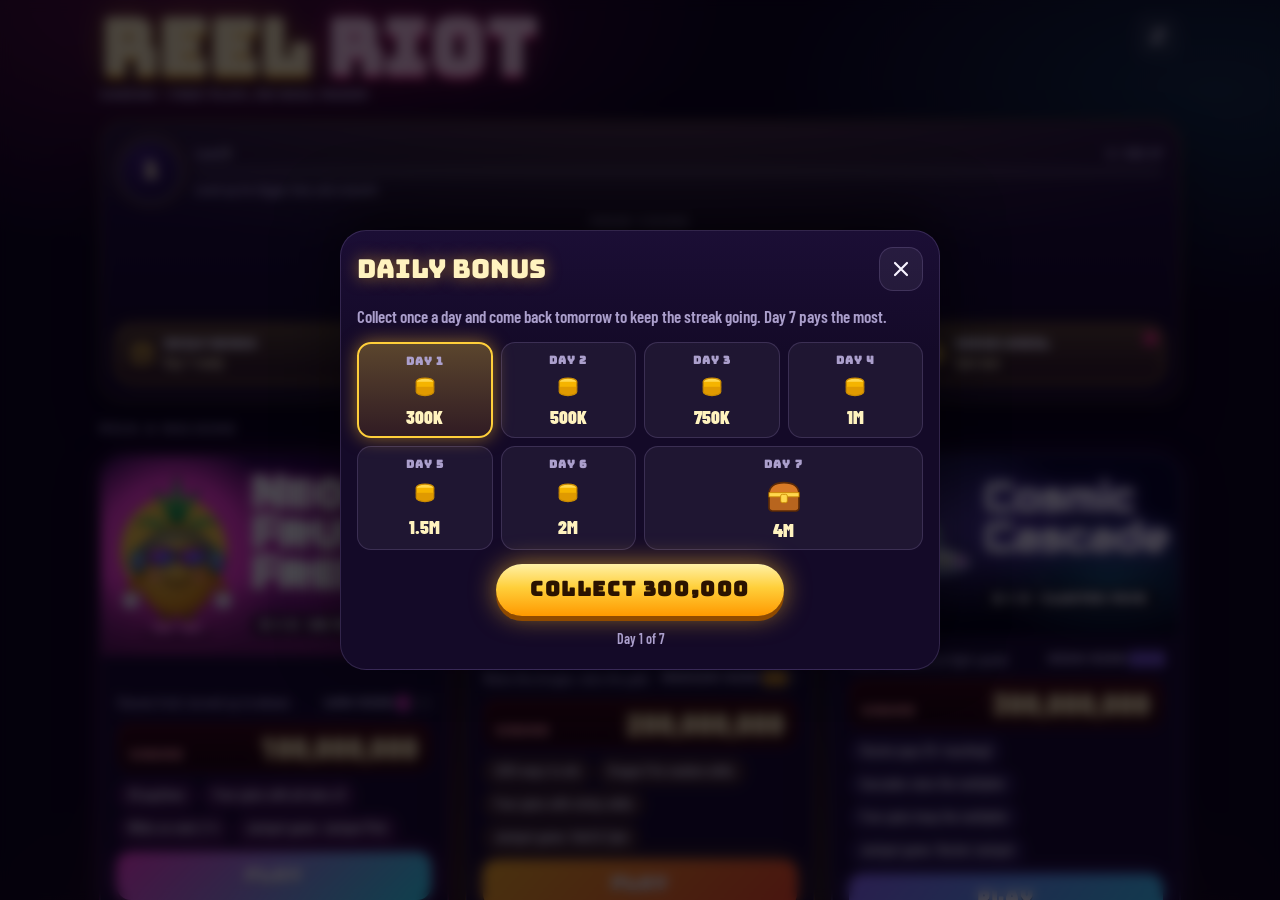
==== commit 032dc199: "Restyle Dragon's Hoard with painted symbols, a realistic Ember and real fire Trial of a richer, more" ====
--- a/slot-machine/index.html
+++ b/slot-machine/index.html
@@ -454,6 +454,8 @@
 <script src="js/fx.js"></script>
 <script src="js/mascots.js"></script>
 <script src="js/bonus.js"></script>
+<script src="js/art.js"></script>
+<script src="js/firefx.js"></script>
 <script src="js/app.js"></script>
 </body>
 </html>
--- a/slot-machine/css/style.css
+++ b/slot-machine/css/style.css
@@ -458,7 +458,7 @@
   --m-wild: linear-gradient(135deg, #ff3fd5, #7a3cff 55%, #2ee8ff);
   --m-art:
     linear-gradient(transparent 62%, rgba(255, 63, 213, 0.35) 62.5%, transparent 63.5%) 0 0 / 100% 100%,
-    radial-gradient(circle at 50% 70%, #ffd23f 0 18%, #ff3fd5 19% 26%, transparent 46%),
+    radial-gradient(circle at 21% 47%, #ffd23f 0 52px, #ff3fd5 54px 68px, transparent 118px),
     linear-gradient(180deg, #170336 0%, #5a0f6e 55%, #ff3fd5 120%);
 }
 [data-machine="dragon"] {
--- a/slot-machine/css/mascots.css
+++ b/slot-machine/css/mascots.css
@@ -221,3 +221,12 @@
 }
 .mascot-bubble.pop { animation: bubblePop 0.35s cubic-bezier(0.2, 1.8, 0.4, 1); }
 @keyframes bubblePop { from { transform: scale(0.2) translateY(10px); opacity: 0; } }
+
+/* realistic Ember: the head dips toward the reels to breathe fire */
+.mascot-dragon[data-mood="fire"] .m-head { transform: rotate(9deg); }
+.mascot-dragon .em-flame { transform-origin: 10% 50%; }
+/* both wings extend back to the left and pivot at the shoulder */
+.mascot-dragon .em-wing-r { transform-origin: 100% 85%; animation: wingL 2.6s ease-in-out -0.3s infinite; }
+.mascot-dragon:is([data-mood="happy"], [data-mood="cheer"], [data-mood="dance"], [data-mood="fire"], [data-mood="wow"]) .em-wing-r { animation: wingFastL 0.22s ease-in-out -0.06s infinite alternate; }
+.mascot-dragon[data-mood="sad"] .em-wing-l,
+.mascot-dragon[data-mood="sad"] .em-wing-r { animation: none; transform: rotate(-16deg); }
--- a/slot-machine/css/features.css
+++ b/slot-machine/css/features.css
@@ -865,3 +865,52 @@
 .cr-mission span { min-width: 0; }
 .force-grid { display: flex; flex-wrap: wrap; gap: 6px; }
 .force-note { font-size: 15px; color: var(--gold-pale); }
+
+/* ------------------------------------------------- painted symbol art */
+
+.cell.art .tile {
+  background: radial-gradient(circle at 50% 40%, rgba(var(--c), 0.3), rgba(var(--c), 0.06) 60%, rgba(0, 0, 0, 0.28) 100%);
+  box-shadow: inset 0 0 0 1px rgba(255, 210, 120, 0.16), inset 0 calc(var(--cell) * -0.06) calc(var(--cell) * 0.12) rgba(0, 0, 0, 0.35);
+}
+.g-art { width: 94%; height: 94%; }
+.g-pic {
+  width: 100%;
+  height: 100%;
+  object-fit: contain;
+  pointer-events: none;
+  -webkit-user-select: none;
+  user-select: none;
+  -webkit-user-drag: none;
+}
+.cell.art.k-wild .g-art,
+.cell.art.k-coin .g-art { filter: drop-shadow(0 0 calc(var(--cell) * 0.1) rgba(255, 150, 40, 0.6)); }
+.g-art.g-scatter .g-pic { position: relative; }
+.g-ribbon {
+  position: absolute;
+  left: 50%;
+  bottom: 2%;
+  transform: translateX(-50%);
+  padding: 0.12em 0.45em 0.08em;
+  border-radius: 0.3em;
+  font-family: var(--f-display);
+  font-weight: 400;
+  font-size: calc(var(--cell) * 0.12);
+  letter-spacing: 0.04em;
+  white-space: nowrap;
+  color: #fff3c4;
+  background: linear-gradient(180deg, #c0142e, #5a0010);
+  border: 1px solid #ffd257;
+  box-shadow: 0 2px 4px rgba(0, 0, 0, 0.5);
+}
+
+/* real-time fire canvas (Dragon Fire) */
+.fire-fx {
+  position: fixed;
+  inset: 0;
+  width: 100%;
+  height: 100%;
+  z-index: 45;
+  pointer-events: none;
+  mix-blend-mode: screen;
+}
+.fire-fx[hidden] { display: none; }
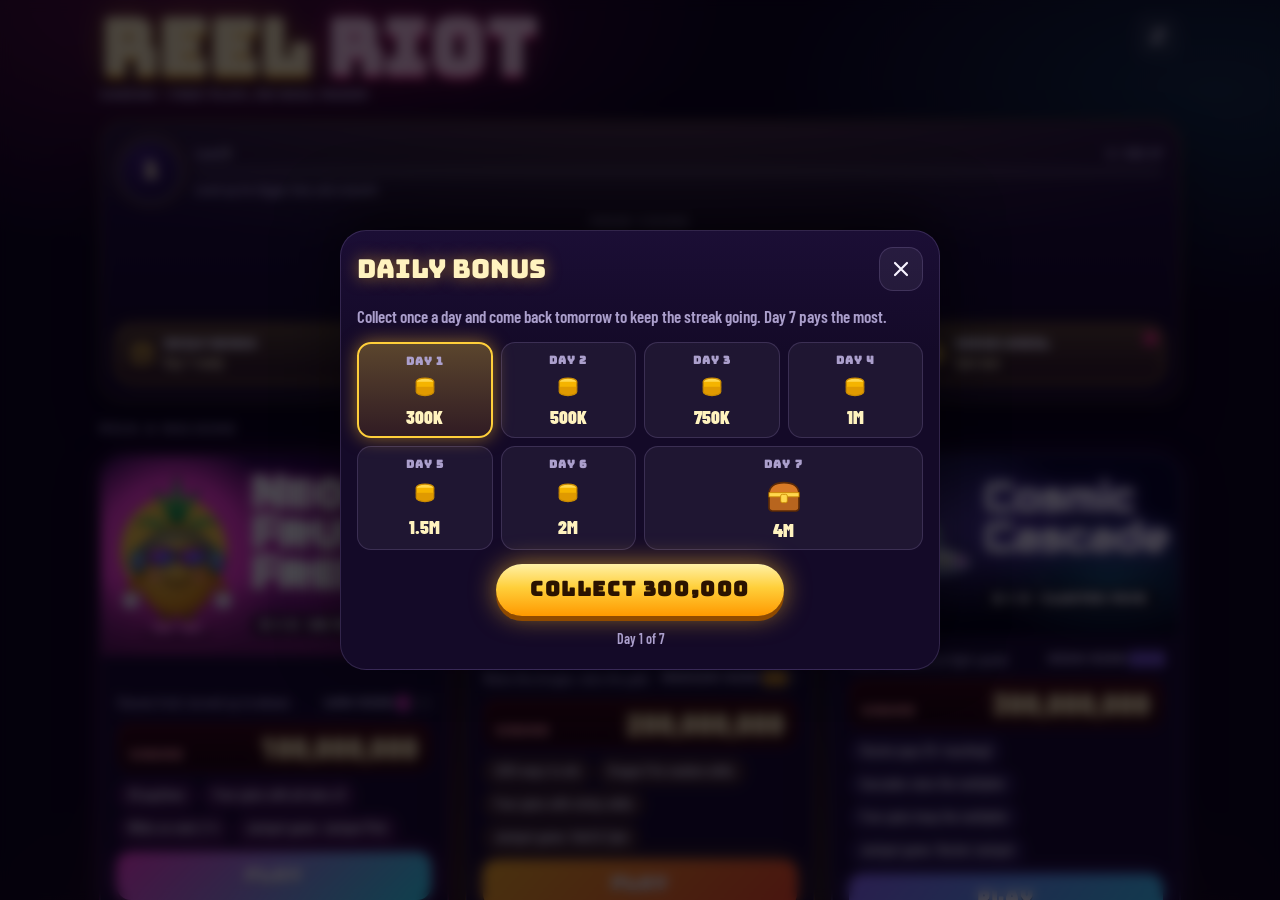
==== commit d8ffe207: "Add 3D effects and an installable offline app for Android - js/three3d.js: real 3D with three.js. Th" ====
--- a/slot-machine/index.html
+++ b/slot-machine/index.html
@@ -456,6 +456,7 @@
 <script src="js/bonus.js"></script>
 <script src="js/art.js"></script>
 <script src="js/firefx.js"></script>
+<script src="js/three3d.js"></script>
 <script src="js/app.js"></script>
 </body>
 </html>
--- a/slot-machine/css/features.css
+++ b/slot-machine/css/features.css
@@ -914,3 +914,62 @@
   mix-blend-mode: screen;
 }
 .fire-fx[hidden] { display: none; }
+
+/* ------------------------------------------------- 3D effects (three.js) */
+
+.x3d { position: fixed; inset: 0; z-index: 52; }
+.x3d-canvas { position: absolute; inset: 0; width: 100%; height: 100%; display: block; }
+.x3d-storm { z-index: 56; pointer-events: none; }
+.x3d-wheel {
+  cursor: pointer;
+  background:
+    radial-gradient(60% 45% at 50% 52%, rgba(255, 170, 60, 0.35), transparent 70%),
+    repeating-conic-gradient(from 0deg at 50% 52%, rgba(255, 214, 90, 0.08) 0deg 8deg, transparent 8deg 16deg),
+    radial-gradient(120% 90% at 50% 50%, #3a0a1e, #0c0106 75%);
+  animation: x3dIn 0.35s ease-out;
+}
+.x3d-wheel.out { opacity: 0; transition: opacity 0.25s; }
+@keyframes x3dIn { from { opacity: 0; } }
+.x3d-head {
+  position: absolute; z-index: 1; left: 0; right: 0;
+  top: calc(env(safe-area-inset-top, 0px) + 3vh);
+  display: grid; justify-items: center; gap: 4px; padding: 0 16px; text-align: center; pointer-events: none;
+}
+.x3d-title {
+  margin: 0;
+  font-family: var(--f-display);
+  font-weight: 400;
+  font-size: clamp(34px, min(11vw, 8vh), 72px);
+  line-height: 1;
+  color: #ffe27a;
+  text-shadow: 0 2px 0 #f5b400, 0 4px 0 #c07800, 0 6px 0 #7a4200, 0 10px 16px rgba(0, 0, 0, 0.6), 0 0 30px rgba(255, 200, 60, 0.5);
+}
+.x3d-sub { margin: 0; font-size: clamp(14px, 4vw, 18px); font-weight: 600; color: #f6e7d0; text-shadow: 0 1px 2px #000; }
+.x3d-hint {
+  position: absolute; z-index: 1; left: 0; right: 0; margin: 0; text-align: center; pointer-events: none;
+  bottom: calc(env(safe-area-inset-bottom, 0px) + 4vh);
+  font-family: var(--f-display); font-size: clamp(16px, 4.6vw, 22px); color: #fff6c8;
+  text-shadow: 0 2px 0 #7a4200, 0 0 16px rgba(255, 200, 60, 0.6);
+  animation: x3dPulse 1s ease-in-out infinite alternate;
+}
+@keyframes x3dPulse { to { opacity: 0.55; } }
+.x3d-banner {
+  position: absolute; z-index: 2; left: 50%; top: 50%;
+  transform: translate(-50%, -50%);
+  padding: 0.2em 0.7em 0.25em;
+  border-radius: 0.3em;
+  font-family: var(--f-display);
+  font-size: clamp(30px, min(11vw, 9vh), 64px);
+  white-space: nowrap;
+  color: #fff;
+  pointer-events: none;
+  text-shadow: 0 3px 0 rgba(0, 0, 0, 0.5);
+}
+.x3d-banner.up { background: linear-gradient(180deg, #ffd24a, #e08a00 55%, #a85a00); border: 3px solid #fff1b0; color: #3a1800; text-shadow: 0 2px 0 rgba(255, 255, 255, 0.5); box-shadow: 0 0 40px rgba(255, 200, 60, 0.8); }
+.x3d-banner.win { background: linear-gradient(180deg, #2a0512, #0c0106); border: 3px solid #f5b400; color: #ffe27a; box-shadow: 0 0 50px rgba(255, 200, 60, 0.7); }
+.x3d-banner.pop { animation: x3dPop 0.5s cubic-bezier(0.2, 1.8, 0.4, 1); }
+@keyframes x3dPop { from { transform: translate(-50%, -50%) scale(0.2); opacity: 0; } }
+@media (prefers-reduced-motion: reduce) {
+  .x3d-hint { animation: none; }
+  .x3d-banner.pop { animation: none; }
+}
